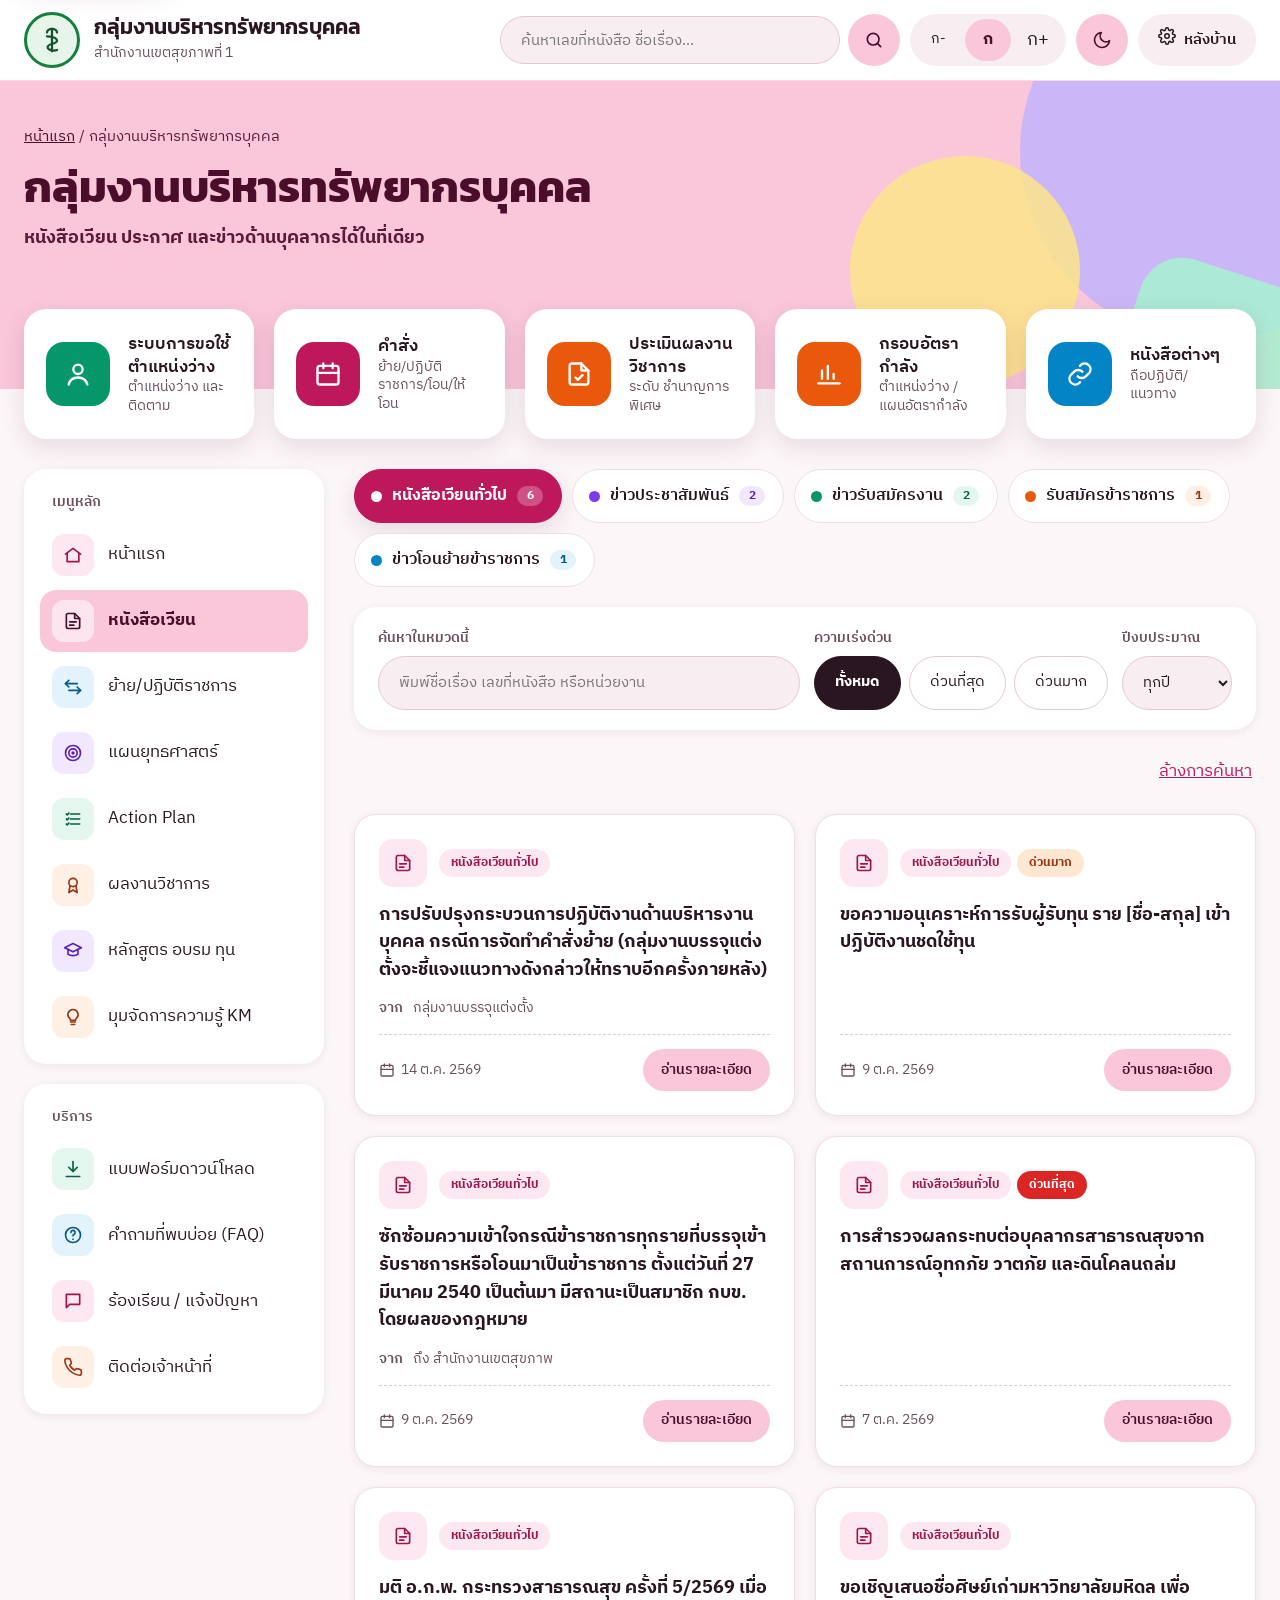
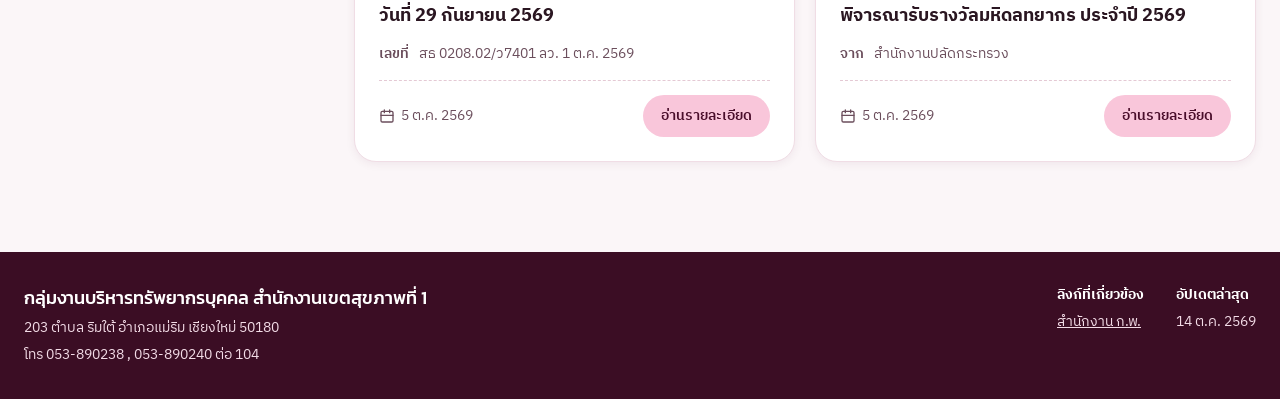
==== index.html @ 6406f592 "หน้าแรกหนังสือเวียน กลุ่มงานบริหารทรัพยากรบุคคล สำนักงานเขตสุขภาพที่ 1 (HTML ไฟล์เดียว) Co-Authored-" ====
<!doctype html>
<html lang="th">
<head>
<meta charset="utf-8">
<meta name="viewport" content="width=device-width, initial-scale=1, viewport-fit=cover">
<title>หนังสือเวียน กลุ่มงานบริหารทรัพยากรบุคคล</title>
<meta name="claude:viewport-fit-sides" content="cover">
<meta name="description" content="หนังสือเวียน ประกาศ ข่าวรับสมัครงาน และข่าวโอนย้ายของกลุ่มงานบริหารทรัพยากรบุคคล สำนักงานเขตสุขภาพที่ 1">
<link rel="preconnect" href="https://fonts.googleapis.com">
<link rel="preconnect" href="https://fonts.gstatic.com" crossorigin>
<link href="https://fonts.googleapis.com/css2?family=Kanit:wght@500;600;700&family=IBM+Plex+Sans+Thai:wght@400;500;600;700&display=swap" rel="stylesheet">
<script>
// ใช้ธีม/ขนาดตัวอักษรที่บันทึกไว้ก่อนแสดงผล (ป้องกันหน้ากระพริบ)
(function () {
  try {
    var t = localStorage.getItem('hr-theme');
    if (t === 'dark' || t === 'light') document.documentElement.setAttribute('data-theme', t);
    var s = localStorage.getItem('hr-size');
    if (s === 'sm' || s === 'lg') document.documentElement.setAttribute('data-size', s);
  } catch (e) {}
})();
</script>
<style>
/* Layout: หัวเว็บขาว → แถบ hero ชมพูพร้อมรูปทรง → การ์ดบริการด่วนลอยทับขอบ hero → เมนูข้าง + แท็บ/ตัวกรอง/การ์ดข่าว */
:root{
  color-scheme: light;
  --ground:#FBF6F8; --surface:#FFFFFF; --surface-2:#F8EEF2; --line:#F0DDE5; --line-strong:#E4C9D4;
  --text:#2A1621; --muted:#6B4E5C; --link:#BE185D; --link-hover:#9D174D;
  --accent:#F9C6DA; --on-accent:#4A0E2B; --hero-sub:#5C1A3A;
  --hero-bg:#F9C6DA; --hero-ink:#4A0E2B; --shape1:#C4B5FD; --shape2:#FDE68A; --shape3:#A7F3D0; --shape-op:.85;
  --chip-dark:#2A1621; --on-chip-dark:#FFFFFF;
  --urgent:#DC2626; --on-urgent:#FFFFFF; --very-bg:#FFE7D1; --very-text:#9A3412;
  --new-bg:#FBBF24; --new-text:#422006; --deadline:#B91C1C;
  --footer-bg:#3B0D24; --footer-text:#F3DCE7; --footer-head:#FFFFFF;
  --logo-bg:#E6F4EA; --logo-ink:#14532D; --logo-ring:#15803D;
  --nav-cur-ico:rgba(255,255,255,.55); --overlay:rgba(42,22,33,.45);
  --shadow:0 2px 10px rgba(90,20,55,0.07); --shadow-lift:0 8px 24px rgba(90,20,55,0.12);
  --focus:#BE185D;
  --c0-solid:#BE185D; --c0-tint:#FDE7F0; --c0-text:#9D174D;
  --c1-solid:#7C3AED; --c1-tint:#F1E8FF; --c1-text:#5B21B6;
  --c2-solid:#059669; --c2-tint:#E3F7EF; --c2-text:#065F46;
  --c3-solid:#EA580C; --c3-tint:#FFF0E5; --c3-text:#9A3412;
  --c4-solid:#0284C7; --c4-tint:#E3F3FC; --c4-text:#075985;
  --on-solid:#FFFFFF;
  --font-display:'Kanit','IBM Plex Sans Thai','Leelawadee UI',Tahoma,sans-serif;
  --font-body:'IBM Plex Sans Thai','Noto Sans Thai','Leelawadee UI',Tahoma,sans-serif;
}
@media (prefers-color-scheme: dark){
  :root:not([data-theme="light"]){
    color-scheme: dark;
    --ground:#170E13; --surface:#22161C; --surface-2:#2C1D25; --line:#3A2731; --line-strong:#4D3440;
    --text:#F7EAF0; --muted:#CDB2BF; --link:#F9A8CB; --link-hover:#FBCFE0;
    --hero-bg:#3A1428; --hero-ink:#FCE7F0; --hero-sub:#E9C2D3; --shape1:#6D4BC4; --shape2:#8A6A1F; --shape3:#1F7A5C; --shape-op:.35;
    --chip-dark:#F7EAF0; --on-chip-dark:#2A1621;
    --very-bg:#4A2510; --very-text:#FFD3B0; --deadline:#FCA5A5;
    --footer-bg:#0F080C; --footer-text:#E9D3DE;
    --logo-bg:#0E3A2C; --logo-ink:#BBF7D0; --logo-ring:#22C55E;
    --nav-cur-ico:rgba(255,255,255,.45); --overlay:rgba(0,0,0,.6);
    --shadow:0 2px 10px rgba(0,0,0,0.35); --shadow-lift:0 8px 24px rgba(0,0,0,0.45);
    --focus:#F9A8CB;
    --c0-solid:#EC4899; --c0-tint:#4A1730; --c0-text:#FBCFE0;
    --c1-solid:#8B5CF6; --c1-tint:#2E1F4D; --c1-text:#DDD0FF;
    --c2-solid:#059669; --c2-tint:#0E3A2C; --c2-text:#A7F3D0;
    --c3-solid:#EA580C; --c3-tint:#4A2510; --c3-text:#FFD3B0;
    --c4-solid:#0284C7; --c4-tint:#0C3048; --c4-text:#BAE6FD;
  }
}
:root[data-theme="dark"]{
  color-scheme: dark;
  --ground:#170E13; --surface:#22161C; --surface-2:#2C1D25; --line:#3A2731; --line-strong:#4D3440;
  --text:#F7EAF0; --muted:#CDB2BF; --link:#F9A8CB; --link-hover:#FBCFE0;
  --hero-bg:#3A1428; --hero-ink:#FCE7F0; --hero-sub:#E9C2D3; --shape1:#6D4BC4; --shape2:#8A6A1F; --shape3:#1F7A5C; --shape-op:.35;
  --chip-dark:#F7EAF0; --on-chip-dark:#2A1621;
  --very-bg:#4A2510; --very-text:#FFD3B0; --deadline:#FCA5A5;
  --footer-bg:#0F080C; --footer-text:#E9D3DE;
  --logo-bg:#0E3A2C; --logo-ink:#BBF7D0; --logo-ring:#22C55E;
  --nav-cur-ico:rgba(255,255,255,.45); --overlay:rgba(0,0,0,.6);
  --shadow:0 2px 10px rgba(0,0,0,0.35); --shadow-lift:0 8px 24px rgba(0,0,0,0.45);
  --focus:#F9A8CB;
  --c0-solid:#EC4899; --c0-tint:#4A1730; --c0-text:#FBCFE0;
  --c1-solid:#8B5CF6; --c1-tint:#2E1F4D; --c1-text:#DDD0FF;
  --c2-solid:#059669; --c2-tint:#0E3A2C; --c2-text:#A7F3D0;
  --c3-solid:#EA580C; --c3-tint:#4A2510; --c3-text:#FFD3B0;
  --c4-solid:#0284C7; --c4-tint:#0C3048; --c4-text:#BAE6FD;
}
html{font-size:100%}
html[data-size="sm"]{font-size:93.75%}
html[data-size="lg"]{font-size:112.5%}
*,*::before,*::after{box-sizing:border-box}
body{margin:0;background:var(--ground);color:var(--text);font-family:var(--font-body);font-size:1rem;line-height:1.6;-webkit-font-smoothing:antialiased}
a{color:var(--link)} a:hover{color:var(--link-hover)}
img,svg{max-width:100%}
button,input,select{font:inherit;color:inherit}
:focus-visible{outline:3px solid var(--focus);outline-offset:2px}
[hidden]{display:none!important}
.sr-only{position:absolute;width:1px;height:1px;overflow:hidden;clip:rect(0 0 0 0);white-space:nowrap}
.skip{position:absolute;left:12px;top:-60px;background:var(--surface);color:var(--text);padding:10px 16px;border-radius:999px;z-index:20;box-shadow:var(--shadow-lift)}
.skip:focus{top:calc(12px + env(safe-area-inset-top,0px))}
.wrap{max-width:1720px;margin:0 auto;padding-left:max(24px, env(safe-area-inset-left, 0px));padding-right:max(24px, env(safe-area-inset-right, 0px))}
.kanit{font-family:var(--font-display)}

/* header */
.site-header{background:var(--surface);border-bottom:1px solid var(--line)}
.site-header .wrap{display:flex;flex-wrap:wrap;align-items:center;justify-content:space-between;gap:16px;padding-block:12px}
.brand{display:flex;align-items:center;gap:14px;color:var(--text);text-decoration:none;min-width:0}
.brand:hover{color:var(--text)}
.logo{width:56px;height:56px;border-radius:50%;background:var(--logo-bg);color:var(--logo-ink);border:3px solid var(--logo-ring);display:flex;align-items:center;justify-content:center;flex:none}
.brand-name{font-weight:600;font-size:1.3rem;line-height:1.25;display:block}
.brand-sub{font-size:.9rem;color:var(--muted)}
.tools{display:flex;flex-wrap:wrap;align-items:center;gap:10px}
.gsearch{display:flex;align-items:center;gap:8px}
.input{height:48px;border:1px solid var(--line-strong);border-radius:999px;padding:0 20px;background:var(--surface-2);font-size:.95rem;width:100%}
.gsearch .input{width:340px;max-width:100%}
.icon-btn{height:52px;min-width:52px;border:0;border-radius:999px;background:var(--accent);color:var(--on-accent);display:inline-flex;align-items:center;justify-content:center;cursor:pointer;padding:0 14px}
.seg{display:flex;gap:4px;background:var(--surface-2);border-radius:999px;padding:5px}
.seg button{min-width:46px;height:42px;border:0;border-radius:999px;background:transparent;cursor:pointer;color:var(--text)}
.seg button[aria-pressed="true"]{background:var(--accent);color:var(--on-accent);font-weight:700}
.seg .sz-sm{font-size:.85rem}
.seg .sz-lg{font-size:1.15rem}
.user-chip{display:inline-flex;align-items:center;gap:8px;height:52px;padding:0 20px;border-radius:999px;background:var(--surface-2);color:var(--text);text-decoration:none;font-weight:600;font-size:.95rem}
.user-chip:hover{color:var(--text);background:var(--line)}
.menu-toggle{display:none}

/* hero */
.hero{background:var(--hero-bg);color:var(--hero-ink);position:relative;overflow:hidden}
.hero .shape{position:absolute;pointer-events:none;opacity:var(--shape-op)}
.hero .s1{width:380px;height:380px;border-radius:50%;background:var(--shape1);right:-120px;top:-120px}
.hero .s2{width:230px;height:230px;border-radius:50%;background:var(--shape2);right:200px;top:75px}
.hero .s3{width:190px;height:190px;border-radius:44px;background:var(--shape3);right:-30px;top:190px;transform:rotate(18deg)}
.hero .wrap{position:relative;padding-block:44px 136px;display:flex;flex-direction:column;gap:10px}
.crumb{font-size:.95rem;color:var(--hero-sub)}
.hero .crumb a{color:var(--hero-ink)}
.hero h1{margin:0;font-weight:700;font-size:2.75rem;line-height:1.25;text-wrap:balance}
.hero p{margin:0;font-size:1.12rem;font-weight:700;color:var(--hero-sub);max-width:34em}

/* quick services */
.quick{margin-top:-80px;position:relative;display:grid;grid-template-columns:repeat(auto-fit,minmax(min(100%,230px),1fr));gap:20px}
.qcard{background:var(--surface);border-radius:22px;padding:24px 22px;display:flex;gap:18px;align-items:center;text-decoration:none;color:var(--text);box-shadow:var(--shadow-lift);transition:transform .15s}
.qcard:hover{color:var(--text);transform:translateY(-2px)}
.qicon{width:64px;height:64px;border-radius:18px;background:var(--solid);color:var(--on-solid);display:flex;align-items:center;justify-content:center;flex:none}
.qtext{display:flex;flex-direction:column;line-height:1.35;min-width:0}
.qtext strong{font-weight:600;font-size:1.05rem}
.qtext span{font-size:.85rem;color:var(--muted)}

/* layout */
.layout{display:flex;flex-wrap:wrap;gap:30px;align-items:flex-start;padding-block:30px}
.side{flex:1 1 300px;display:flex;flex-direction:column;gap:20px}
.main{flex:999 1 560px;min-width:0;display:flex;flex-direction:column;gap:20px}
.panel{background:var(--surface);border-radius:22px;padding:16px;display:flex;flex-direction:column;gap:4px;box-shadow:var(--shadow)}
.panel-title{font-size:.88rem;font-weight:600;color:var(--muted);padding:6px 12px;margin:0}
.nav-link{display:flex;align-items:center;gap:14px;padding:10px 12px;border-radius:16px;color:var(--text);text-decoration:none;font-size:1.05rem}
.nav-link:hover{background:var(--surface-2);color:var(--text)}
.nav-link[aria-current="page"]{background:var(--accent);color:var(--on-accent);font-weight:700}
.nav-ico{width:42px;height:42px;border-radius:12px;display:flex;align-items:center;justify-content:center;flex:none;background:var(--tint);color:var(--ctext)}
.nav-link[aria-current="page"] .nav-ico{background:var(--nav-cur-ico);color:var(--on-accent)}

/* tabs & toolbar */
.tabs{display:flex;flex-wrap:wrap;gap:10px}
.tab{min-height:54px;padding:6px 18px 6px 16px;border-radius:999px;font-size:1rem;cursor:pointer;display:flex;align-items:center;gap:10px;background:var(--surface);color:var(--text);border:1px solid var(--line);font-weight:600}
.tab .dot{width:11px;height:11px;border-radius:50%;background:var(--solid)}
.tab .count{font-size:.78rem;min-width:26px;padding:0 8px;border-radius:999px;font-weight:700;background:var(--tint);color:var(--ctext);font-variant-numeric:tabular-nums;text-align:center}
.tab[aria-selected="true"]{background:var(--solid);border-color:var(--solid);color:var(--on-solid);font-weight:700;box-shadow:var(--shadow-lift)}
.tab[aria-selected="true"] .dot{background:var(--on-solid)}
.tab[aria-selected="true"] .count{background:rgba(255,255,255,.25);color:var(--on-solid)}
.c0{--solid:var(--c0-solid);--tint:var(--c0-tint);--ctext:var(--c0-text)}
.c1{--solid:var(--c1-solid);--tint:var(--c1-tint);--ctext:var(--c1-text)}
.c2{--solid:var(--c2-solid);--tint:var(--c2-tint);--ctext:var(--c2-text)}
.c3{--solid:var(--c3-solid);--tint:var(--c3-tint);--ctext:var(--c3-text)}
.c4{--solid:var(--c4-solid);--tint:var(--c4-tint);--ctext:var(--c4-text)}
.toolbar{background:var(--surface);border-radius:22px;padding:20px 24px;display:flex;flex-wrap:wrap;gap:14px;align-items:flex-end;justify-content:space-between;box-shadow:var(--shadow)}
.field{display:flex;flex-direction:column;gap:6px}
.field.grow{flex:1 1 280px}
.label{font-size:.88rem;font-weight:600;color:var(--muted)}
.toolbar .input{height:54px}
.pills{display:flex;gap:8px;flex-wrap:wrap}
.pill{height:54px;padding:0 20px;border-radius:999px;font-size:.95rem;cursor:pointer;background:var(--surface);color:var(--text);border:1px solid var(--line-strong)}
.pill[aria-pressed="true"]{background:var(--chip-dark);color:var(--on-chip-dark);border-color:var(--chip-dark);font-weight:700}
select.input{padding:0 16px;width:auto;min-width:110px}
.result-bar{display:flex;flex-wrap:wrap;align-items:center;justify-content:space-between;gap:8px;min-height:44px}
.result-bar h2{margin:0;font-size:1rem;font-weight:600;color:var(--muted)}
.link-btn{background:none;border:0;color:var(--link);cursor:pointer;text-decoration:underline;min-height:44px;padding:0 4px;font-size:1.05rem;margin-left:auto}

/* cards */
.grid{display:grid;grid-template-columns:repeat(auto-fill,minmax(min(100%,380px),1fr));gap:20px}
.card{position:relative;background:var(--surface);border-radius:22px;padding:24px;display:flex;flex-direction:column;gap:14px;box-shadow:var(--shadow);border:1px solid var(--line);min-width:0;transition:box-shadow .15s}
.card:hover{box-shadow:var(--shadow-lift)}
.card-top{display:flex;align-items:center;gap:12px}
.card-ico{width:48px;height:48px;border-radius:14px;flex:none;display:flex;align-items:center;justify-content:center;background:var(--tint);color:var(--ctext)}
.badges{display:flex;flex-wrap:wrap;gap:6px;align-items:center}
.badge{font-size:.78rem;font-weight:700;padding:4px 12px;border-radius:999px}
.b-cat{background:var(--tint);color:var(--ctext)}
.b-most{background:var(--urgent);color:var(--on-urgent)}
.b-very{background:var(--very-bg);color:var(--very-text)}
.b-new{background:var(--new-bg);color:var(--new-text)}
.card h3{margin:0;font-size:1.15rem;font-weight:700;line-height:1.5;display:-webkit-box;-webkit-line-clamp:3;-webkit-box-orient:vertical;overflow:hidden}
.card-link{color:inherit;text-decoration:none;background:none;border:0;padding:0;text-align:left;cursor:pointer;font:inherit}
.card-link::after{content:'';position:absolute;inset:0;border-radius:22px}
.card-link:focus-visible{outline:none}
.card:has(.card-link:focus-visible){outline:3px solid var(--focus);outline-offset:2px}
.meta{margin:0;display:grid;grid-template-columns:auto 1fr;column-gap:10px;row-gap:2px;font-size:.9rem;color:var(--muted)}
.meta dt{font-weight:600}
.meta dd{margin:0;overflow-wrap:anywhere}
.meta .dl{color:var(--deadline);font-weight:600}
.card-foot{margin-top:auto;display:flex;flex-wrap:wrap;align-items:center;justify-content:space-between;gap:8px;padding-top:14px;border-top:1px dashed var(--line-strong)}
.date{display:flex;align-items:center;gap:6px;font-size:.9rem;color:var(--muted)}
.btn{height:42px;padding:0 18px;border-radius:999px;background:var(--accent);color:var(--on-accent);display:inline-flex;align-items:center;font-size:.9rem;font-weight:600;border:0;cursor:pointer;text-decoration:none}
.btn:hover{color:var(--on-accent);filter:brightness(.96)}
.btn-soft{height:42px;padding:0 18px;border-radius:999px;background:var(--surface-2);color:var(--text);display:inline-flex;align-items:center;font-size:.9rem;font-weight:600;border:0;cursor:pointer}
.empty{background:var(--surface);border-radius:22px;padding:48px 16px;text-align:center;color:var(--muted)}
.pager{display:flex;flex-wrap:wrap;gap:6px;justify-content:center;padding:8px 0}
.pager button{min-width:44px;height:44px;border-radius:999px;border:0;background:var(--surface);cursor:pointer;color:var(--text);font-variant-numeric:tabular-nums}
.pager button[aria-current="page"]{background:var(--accent);color:var(--on-accent);font-weight:700}
.pager button:disabled{opacity:.4;cursor:default}

/* รายละเอียดข่าว */
dialog.detail{border:0;border-radius:22px;padding:0;width:min(640px,calc(100% - 32px));max-height:calc(100% - 48px);background:var(--surface);color:var(--text);box-shadow:var(--shadow-lift)}
dialog.detail::backdrop{background:var(--overlay)}
.detail-in{padding:28px;display:flex;flex-direction:column;gap:16px}
.detail-in h2{margin:0;font-size:1.35rem;line-height:1.5;text-wrap:balance}
.detail-in .meta{font-size:.95rem;row-gap:6px}
.detail-foot{display:flex;flex-wrap:wrap;justify-content:flex-end;gap:8px}

/* footer */
.site-footer{background:var(--footer-bg);color:var(--footer-text);margin-top:24px}
.site-footer .wrap{padding-block:32px;display:flex;flex-wrap:wrap;gap:32px;justify-content:space-between;font-size:.9rem}
.site-footer a{color:var(--footer-text)}
.fcol{display:flex;flex-direction:column;gap:4px}
.fcol.grow{flex:1 1 280px}
.fcol strong{color:var(--footer-head)}
.fname{font-weight:500;font-size:1.12rem}

@media (max-width: 900px){
  .menu-toggle{display:inline-flex}
  .side{display:none;flex-basis:100%}
  .side.open{display:flex}
  .hero h1{font-size:2.1rem}
  .hero .s2,.hero .s3{display:none}
  .gsearch{flex:1 1 100%}
  .gsearch .input{width:100%}
}
@media (max-width: 560px){
  .wrap{padding-left:max(16px, env(safe-area-inset-left, 0px));padding-right:max(16px, env(safe-area-inset-right, 0px))}
  .toolbar{padding:16px}
  .card{padding:18px}
  .hero .wrap{padding-block:22px 76px}
  .hero h1{font-size:1.65rem}
  .hero p{font-size:.95rem}
  .quick{grid-template-columns:1fr 1fr;gap:10px;margin-top:-50px}
  .qcard{padding:14px;gap:10px;flex-direction:column;align-items:flex-start;border-radius:18px}
  .qicon{width:44px;height:44px;border-radius:12px}
  .qtext > span{display:none}
  .tab{min-height:46px;font-size:.92rem}
  .detail-in{padding:20px}
}
@media (prefers-reduced-motion: reduce){*{scroll-behavior:auto!important;transition:none!important}}
</style>

</head>
<body>
<a class="skip" href="#content">ข้ามไปยังเนื้อหาหลัก</a>

<header class="site-header">
  <div class="wrap">
    <a class="brand" href="#top" id="top">
      <span class="logo" aria-hidden="true"><svg width="30" height="30" viewBox="0 0 24 24" fill="none" stroke="currentColor" stroke-width="1.8" stroke-linecap="round" stroke-linejoin="round"><path d="M12 3v18"></path><path d="M8 6c0-1.7 1.8-3 4-3s4 1.3 4 3"></path><path d="M8 9c2.5 0 8 1 8 3.5S8.5 15 8.5 17.5 13 21 16 20"></path></svg></span>
      <div>
        <span class="brand-name kanit">กลุ่มงานบริหารทรัพยากรบุคคล</span>
        <span class="brand-sub">สำนักงานเขตสุขภาพที่ 1</span>
      </div>
    </a>
    <div class="tools">
      <form class="gsearch" role="search" id="gsearch">
        <label for="gq" class="sr-only">ค้นหาข่าวทุกหมวด</label>
        <input id="gq" class="input" type="search" maxlength="100" placeholder="ค้นหาเลขที่หนังสือ ชื่อเรื่อง..." autocomplete="off">
        <button class="icon-btn" type="submit" aria-label="ค้นหา" data-icon="search"></button>
      </form>
      <div class="seg" role="group" aria-label="ขนาดตัวอักษร">
        <button type="button" class="sz-sm" data-size="sm" aria-pressed="false" aria-label="ตัวอักษรเล็ก">ก-</button>
        <button type="button" data-size="md" aria-pressed="true" aria-label="ตัวอักษรปกติ">ก</button>
        <button type="button" class="sz-lg" data-size="lg" aria-pressed="false" aria-label="ตัวอักษรใหญ่">ก+</button>
      </div>
      <button type="button" class="icon-btn" id="themeBtn" aria-label="สลับโหมดสว่าง/มืด" data-icon="moon"></button>
      <a class="user-chip" href="https://localhost/hr/login.php" target="_blank" rel="noopener noreferrer"><span data-icon="settings"></span>หลังบ้าน</a>
      <button type="button" class="icon-btn menu-toggle" id="menuBtn" aria-expanded="false" aria-controls="side">เมนู</button>
    </div>
  </div>
</header>

<section class="hero">
  <div class="shape s1" aria-hidden="true"></div>
  <div class="shape s2" aria-hidden="true"></div>
  <div class="shape s3" aria-hidden="true"></div>
  <div class="wrap">
    <nav class="crumb" aria-label="breadcrumb"><a href="#top">หน้าแรก</a> / กลุ่มงานบริหารทรัพยากรบุคคล</nav>
    <h1 class="kanit">กลุ่มงานบริหารทรัพยากรบุคคล</h1>
    <p>หนังสือเวียน ประกาศ และข่าวด้านบุคลากรได้ในที่เดียว</p>
  </div>
</section>

<div class="wrap">
  <div class="quick" id="quick"></div>

  <div class="layout">
    <aside class="side" id="side"></aside>

    <main class="main" id="content" tabindex="-1">
      <div class="tabs" role="tablist" aria-label="หมวดข่าว" id="tabs"></div>

      <div class="toolbar">
        <div class="field grow">
          <label class="label" for="q">ค้นหาในหมวดนี้</label>
          <input id="q" class="input" type="search" maxlength="100" placeholder="พิมพ์ชื่อเรื่อง เลขที่หนังสือ หรือหน่วยงาน" autocomplete="off">
        </div>
        <div class="field">
          <span class="label" id="urgLabel">ความเร่งด่วน</span>
          <div class="pills" role="group" aria-labelledby="urgLabel" id="pills">
            <button type="button" class="pill" data-urg="all" aria-pressed="true">ทั้งหมด</button>
            <button type="button" class="pill" data-urg="most" aria-pressed="false">ด่วนที่สุด</button>
            <button type="button" class="pill" data-urg="very" aria-pressed="false">ด่วนมาก</button>
          </div>
        </div>
        <div class="field">
          <label class="label" for="year">ปีงบประมาณ</label>
          <select id="year" class="input"></select>
        </div>
      </div>

      <div class="result-bar">
        <h2 id="resultTitle" hidden></h2>
        <button type="button" class="link-btn" id="clearSearch">ล้างการค้นหา</button>
      </div>

      <p class="sr-only" aria-live="polite" id="live"></p>
      <div class="grid" id="list"></div>
      <div class="empty" id="empty" hidden>ไม่พบรายการที่ตรงกับเงื่อนไข ลองเปลี่ยนคำค้นหรือตัวกรอง</div>
      <nav class="pager" aria-label="เลขหน้า" id="pager"></nav>
    </main>
  </div>
</div>

<dialog class="detail" id="detail" aria-labelledby="dTitle">
  <div class="detail-in">
    <div class="card-top" id="dTop"></div>
    <h2 id="dTitle"></h2>
    <dl class="meta" id="dMeta"></dl>
    <div class="detail-foot"><button type="button" class="btn" id="dClose">ปิด</button></div>
  </div>
</dialog>

<footer class="site-footer">
  <div class="wrap">
    <div class="fcol grow">
      <strong class="fname kanit">กลุ่มงานบริหารทรัพยากรบุคคล สำนักงานเขตสุขภาพที่ 1</strong>
      <span>203 ตำบล ริมใต้ อำเภอแม่ริม เชียงใหม่ 50180</span>
      <span>โทร 053-890238 , 053-890240 ต่อ 104</span>
    </div>
    <div class="fcol">
      <strong>ลิงก์ที่เกี่ยวข้อง</strong>
      <a href="https://www.ocsc.go.th/" target="_blank" rel="noopener noreferrer">สำนักงาน ก.พ.</a>
    </div>
    <div class="fcol">
      <strong>อัปเดตล่าสุด</strong>
      <span id="lastUpdate"></span>
    </div>
  </div>
</footer>

<script>
'use strict';
/* ข้อมูลชุดเดียวกับฐานข้อมูลเว็บจริง (database/seed_current.sql) */
const CATEGORIES = [
  { name:'หนังสือเวียนทั่วไป', color:0 },
  { name:'ข่าวประชาสัมพันธ์', color:1 },
  { name:'ข่าวรับสมัครงาน', color:2 },
  { name:'รับสมัครข้าราชการ', color:3 },
  { name:'ข่าวโอนย้ายข้าราชการ', color:4 },
];
// url '#' = ยังไม่มีลิงก์จริง
const QUICK = [
  { title:'ระบบการขอใช้ตำแหน่งว่าง', sub:'ตำแหน่งว่าง และติดตาม', icon:'user', color:2, url:'#' },
  { title:'คำสั่ง', sub:'ย้าย/ปฏิบัติราชการ/โอน/ให้โอน', icon:'calendar', color:0, url:'#' },
  { title:'ประเมินผลงานวิชาการ', sub:'ระดับ ชำนาญการพิเศษ', icon:'doccheck', color:3, url:'#' },
  { title:'กรอบอัตรากำลัง', sub:'ตำแหน่งว่าง / แผนอัตรากำลัง', icon:'chart', color:3, url:'#' },
  { title:'หนังสือต่างๆ', sub:'ถือปฏิบัติ/แนวทาง', icon:'link', color:4, url:'#' },
];
const MENU = [
  { group:'เมนูหลัก', items:[
    { title:'หน้าแรก', icon:'home', color:0, url:'#top' },
    { title:'หนังสือเวียน', icon:'doc', color:0, url:'#content', current:true },
    { title:'ย้าย/ปฏิบัติราชการ', icon:'swap', color:4, url:'#' },
    { title:'แผนยุทธศาสตร์', icon:'target', color:1, url:'#' },
    { title:'Action Plan', icon:'checklist', color:2, url:'#' },
    { title:'ผลงานวิชาการ', icon:'award', color:3, url:'#' },
    { title:'หลักสูตร อบรม ทุน', icon:'grad', color:1, url:'#' },
    { title:'มุมจัดการความรู้ KM', icon:'bulb', color:3, url:'#' },
  ]},
  { group:'บริการ', items:[
    { title:'แบบฟอร์มดาวน์โหลด', icon:'download', color:2, url:'#' },
    { title:'คำถามที่พบบ่อย (FAQ)', icon:'help', color:4, url:'#' },
    { title:'ร้องเรียน / แจ้งปัญหา', icon:'chat', color:0, url:'#' },
    { title:'ติดต่อเจ้าหน้าที่', icon:'phone', color:3, url:'#' },
  ]},
];
// cat = ลำดับใน CATEGORIES, urg '' | 'very' | 'most'
const NEWS = [
  { id:1, cat:0, date:'2026-10-14', urg:'', no:'[เลขที่หนังสือ]', from:'กลุ่มงานบรรจุแต่งตั้ง', deadline:'', title:'การปรับปรุงกระบวนการปฏิบัติงานด้านบริหารงานบุคคล กรณีการจัดทำคำสั่งย้าย (กลุ่มงานบรรจุแต่งตั้งจะชี้แจงแนวทางดังกล่าวให้ทราบอีกครั้งภายหลัง)' },
  { id:2, cat:0, date:'2026-10-09', urg:'', no:'[เลขที่หนังสือ]', from:'ถึง สำนักงานเขตสุขภาพ', deadline:'', title:'ซักซ้อมความเข้าใจกรณีข้าราชการทุกรายที่บรรจุเข้ารับราชการหรือโอนมาเป็นข้าราชการ ตั้งแต่วันที่ 27 มีนาคม 2540 เป็นต้นมา มีสถานะเป็นสมาชิก กบข. โดยผลของกฎหมาย' },
  { id:3, cat:0, date:'2026-10-09', urg:'very', no:'', from:'[หน่วยงานเจ้าของเรื่อง]', deadline:'', title:'ขอความอนุเคราะห์การรับผู้รับทุน ราย [ชื่อ-สกุล] เข้าปฏิบัติงานชดใช้ทุน' },
  { id:4, cat:0, date:'2026-10-07', urg:'most', no:'[เลขที่หนังสือ]', from:'[หน่วยงานเจ้าของเรื่อง]', deadline:'', title:'การสำรวจผลกระทบต่อบุคลากรสาธารณสุขจากสถานการณ์อุทกภัย วาตภัย และดินโคลนถล่ม' },
  { id:5, cat:0, date:'2026-10-05', urg:'', no:'', from:'สำนักงานปลัดกระทรวง', deadline:'', title:'ขอเชิญเสนอชื่อศิษย์เก่ามหาวิทยาลัยมหิดล เพื่อพิจารณารับรางวัลมหิดลทยากร ประจำปี 2569' },
  { id:6, cat:0, date:'2026-10-05', urg:'', no:'สธ 0208.02/ว7401 ลว. 1 ต.ค. 2569', from:'[หน่วยงานเจ้าของเรื่อง]', deadline:'', title:'มติ อ.ก.พ. กระทรวงสาธารณสุข ครั้งที่ 5/2569 เมื่อวันที่ 29 กันยายน 2569' },
  { id:7, cat:1, date:'2026-10-13', urg:'', no:'', from:'กลุ่มงานพัฒนาบุคลากร', deadline:'', title:'ประชาสัมพันธ์หลักสูตรฝึกอบรม [ชื่อหลักสูตร] ประจำปีงบประมาณ 2570' },
  { id:8, cat:1, date:'2026-10-02', urg:'', no:'', from:'[หน่วยงานเจ้าของเรื่อง]', deadline:'', title:'กำหนดการ [ชื่อกิจกรรม] วันที่ [วัน เดือน ปี]' },
  { id:9, cat:2, date:'2026-10-12', urg:'', no:'', from:'[หน่วยงานที่รับสมัคร]', deadline:'[วันปิดรับสมัคร]', title:'รับสมัครบุคคลเพื่อเลือกสรรเป็นพนักงานราชการทั่วไป ตำแหน่ง [ชื่อตำแหน่ง] จำนวน [X] อัตรา' },
  { id:10, cat:2, date:'2026-09-28', urg:'', no:'', from:'[หน่วยงานที่รับสมัคร]', deadline:'', title:'ประกาศรายชื่อผู้มีสิทธิเข้ารับการประเมินสมรรถนะ ตำแหน่ง [ชื่อตำแหน่ง]' },
  { id:11, cat:3, date:'2026-09-30', urg:'', no:'', from:'[หน่วยงานที่รับสมัคร]', deadline:'[วันปิดรับสมัคร]', title:'ประกาศรับสมัครสอบแข่งขันเพื่อบรรจุและแต่งตั้งบุคคลเข้ารับราชการ ตำแหน่ง [ชื่อตำแหน่ง]' },
  { id:12, cat:4, date:'2026-09-25', urg:'', no:'', from:'[หน่วยงานที่รับโอน]', deadline:'[วันปิดรับ]', title:'รับโอนข้าราชการ ตำแหน่ง [ชื่อตำแหน่ง] ระดับ [ระดับ] จำนวน [X] อัตรา' },
];
const PER_PAGE = 10;
const NEW_DAYS = 7;

const ICONS = {
  user:'<circle cx="12" cy="8" r="4"></circle><path d="M4 21c1-4 4-6 8-6s7 2 8 6"></path>',
  calendar:'<rect x="3" y="5" width="18" height="16" rx="2"></rect><path d="M16 3v4M8 3v4M3 11h18"></path>',
  doccheck:'<path d="M14 3H6a2 2 0 0 0-2 2v14a2 2 0 0 0 2 2h12a2 2 0 0 0 2-2V9z"></path><path d="M14 3v6h6"></path><path d="M9 15l2 2 4-4"></path>',
  chart:'<path d="M3 20h18"></path><path d="M6 16V9M11 16V5M16 16v-4"></path>',
  home:'<path d="M3 11l9-7 9 7"></path><path d="M5 10v10h14V10"></path>',
  doc:'<path d="M14 3H6a2 2 0 0 0-2 2v14a2 2 0 0 0 2 2h12a2 2 0 0 0 2-2V9z"></path><path d="M14 3v6h6"></path><path d="M8 13h8M8 17h5"></path>',
  swap:'<path d="M7 4L3 8l4 4"></path><path d="M3 8h14"></path><path d="M17 20l4-4-4-4"></path><path d="M21 16H7"></path>',
  target:'<circle cx="12" cy="12" r="9"></circle><circle cx="12" cy="12" r="5"></circle><circle cx="12" cy="12" r="1"></circle>',
  checklist:'<path d="M9 6h11M9 12h11M9 18h11"></path><path d="M4 6l1 1 2-2M4 12l1 1 2-2M4 18l1 1 2-2"></path>',
  award:'<circle cx="12" cy="9" r="5"></circle><path d="M8.5 13l-1.5 8 5-3 5 3-1.5-8"></path>',
  grad:'<path d="M2 8l10-5 10 5-10 5z"></path><path d="M6 10v6c3 2 9 2 12 0v-6"></path>',
  bulb:'<path d="M9 18h6M10 21h4"></path><path d="M12 3a6 6 0 0 0-4 10.5c.8.8 1 1.5 1 2.5h6c0-1 .2-1.7 1-2.5A6 6 0 0 0 12 3z"></path>',
  download:'<path d="M12 3v12"></path><path d="M7 10l5 5 5-5"></path><path d="M4 21h16"></path>',
  help:'<circle cx="12" cy="12" r="9"></circle><path d="M9.5 9a2.5 2.5 0 1 1 3.5 2.3c-.6.3-1 .9-1 1.7"></path><path d="M12 17h.01"></path>',
  chat:'<path d="M4 4h16v12H8l-4 4z"></path>',
  phone:'<path d="M22 16.9v3a2 2 0 0 1-2.2 2 19.8 19.8 0 0 1-8.6-3.1 19.5 19.5 0 0 1-6-6A19.8 19.8 0 0 1 2.1 4.2 2 2 0 0 1 4.1 2h3a2 2 0 0 1 2 1.7c.1 1 .4 1.9.7 2.8a2 2 0 0 1-.5 2.1L8 9.9a16 16 0 0 0 6 6l1.3-1.3a2 2 0 0 1 2.1-.5c.9.3 1.8.6 2.8.7a2 2 0 0 1 1.8 2.1z"></path>',
  link:'<path d="M10 14a5 5 0 0 0 7 0l3-3a5 5 0 0 0-7-7l-1 1"></path><path d="M14 10a5 5 0 0 0-7 0l-3 3a5 5 0 0 0 7 7l1-1"></path>',
  settings:'<circle cx="12" cy="12" r="3"></circle><path d="M19.4 15a1.7 1.7 0 0 0 .3 1.8l.1.1a2 2 0 1 1-2.8 2.8l-.1-.1a1.7 1.7 0 0 0-1.8-.3 1.7 1.7 0 0 0-1 1.5V21a2 2 0 1 1-4 0v-.1a1.7 1.7 0 0 0-1.1-1.5 1.7 1.7 0 0 0-1.8.3l-.1.1a2 2 0 1 1-2.8-2.8l.1-.1a1.7 1.7 0 0 0 .3-1.8 1.7 1.7 0 0 0-1.5-1H3a2 2 0 1 1 0-4h.1a1.7 1.7 0 0 0 1.5-1.1 1.7 1.7 0 0 0-.3-1.8l-.1-.1a2 2 0 1 1 2.8-2.8l.1.1a1.7 1.7 0 0 0 1.8.3H9a1.7 1.7 0 0 0 1-1.5V3a2 2 0 1 1 4 0v.1a1.7 1.7 0 0 0 1 1.5 1.7 1.7 0 0 0 1.8-.3l.1-.1a2 2 0 1 1 2.8 2.8l-.1.1a1.7 1.7 0 0 0-.3 1.8V9a1.7 1.7 0 0 0 1.5 1H21a2 2 0 1 1 0 4h-.1a1.7 1.7 0 0 0-1.5 1z"></path>',
  search:'<circle cx="11" cy="11" r="7"></circle><path d="M20 20l-4-4"></path>',
  moon:'<path d="M21 12.8A9 9 0 1 1 11.2 3a7 7 0 0 0 9.8 9.8z"></path>',
};
const icon = (name, size = 20) => '<svg width="'+size+'" height="'+size+'" viewBox="0 0 24 24" fill="none" stroke="currentColor" stroke-width="2" stroke-linecap="round" stroke-linejoin="round" aria-hidden="true">'+(ICONS[name] || ICONS.link)+'</svg>';

const $ = id => document.getElementById(id);
function store(k, v){ try{ localStorage.setItem(k, v); }catch(e){} }
function load(k){ try{ return localStorage.getItem(k); }catch(e){ return null; } }
const esc = s => String(s ?? '').replace(/[&<>"']/g, c => ({'&':'&amp;','<':'&lt;','>':'&gt;','"':'&quot;',"'":'&#39;'}[c]));
// ค่าที่เป็นข้อความตัวอย่าง [ ... ] ทั้งช่อง ไม่แสดง (เหมือน ph_clean() ฝั่ง PHP)
const clean = s => /^\[[^\]]*\]$/.test(String(s || '').trim()) ? '' : String(s || '').trim();

document.querySelectorAll('[data-icon]').forEach(el => { el.innerHTML = icon(el.dataset.icon, el.dataset.icon === 'settings' ? 18 : 20); });

// ขนาดตัวอักษร
function setSize(s){
  if (s === 'md') document.documentElement.removeAttribute('data-size'); else document.documentElement.setAttribute('data-size', s);
  document.querySelectorAll('.seg [data-size]').forEach(b => b.setAttribute('aria-pressed', String(b.dataset.size === s)));
  store('hr-size', s);
}
document.querySelector('.seg').addEventListener('click', e => { const b = e.target.closest('[data-size]'); if (b) setSize(b.dataset.size); });
setSize(load('hr-size') || 'md');

// โหมดสว่าง/มืด
function currentDark(){
  const t = document.documentElement.getAttribute('data-theme');
  return t ? t === 'dark' : matchMedia('(prefers-color-scheme: dark)').matches;
}
$('themeBtn').addEventListener('click', () => {
  const next = currentDark() ? 'light' : 'dark';
  document.documentElement.setAttribute('data-theme', next); store('hr-theme', next);
});

// เมนูมือถือ
$('menuBtn').addEventListener('click', () => {
  const open = $('side').classList.toggle('open');
  $('menuBtn').setAttribute('aria-expanded', String(open));
});

// การ์ดบริการด่วน + เมนูข้าง
const ext = u => /^https?:/.test(u) ? ' target="_blank" rel="noopener noreferrer"' : '';
$('quick').innerHTML = QUICK.map(l =>
  '<a class="qcard" href="'+esc(l.url)+'"'+ext(l.url)+'><span class="qicon c'+l.color+'">'+icon(l.icon, 28)+'</span><span class="qtext"><strong>'+esc(l.title)+'</strong><span>'+esc(l.sub)+'</span></span></a>'
).join('');
$('side').innerHTML = MENU.map((g, gi) =>
  '<nav class="panel" aria-labelledby="nav-'+gi+'"><h2 class="panel-title" id="nav-'+gi+'">'+esc(g.group)+'</h2>'+
  g.items.map(l => '<a class="nav-link c'+l.color+'" href="'+esc(l.url)+'"'+(l.current ? ' aria-current="page"' : '')+ext(l.url)+'><span class="nav-ico">'+icon(l.icon)+'</span>'+esc(l.title)+'</a>').join('')+
  '</nav>'
).join('');
// ลิงก์ที่ยังไม่มีปลายทาง ไม่ให้เด้งขึ้นบนสุดของหน้า
document.addEventListener('click', e => { const a = e.target.closest('a[href="#"]'); if (a) e.preventDefault(); });

/* ---------------- รายการข่าว ---------------- */
const MONTHS = ['ม.ค.','ก.พ.','มี.ค.','เม.ย.','พ.ค.','มิ.ย.','ก.ค.','ส.ค.','ก.ย.','ต.ค.','พ.ย.','ธ.ค.'];
const DAY = 86400000;
const parse = s => { const [y,m,d] = s.split('-').map(Number); return new Date(y, m-1, d); };
const thaiDate = s => { const d = parse(s); return d.getDate()+' '+MONTHS[d.getMonth()]+' '+(d.getFullYear()+543); };
// ปีงบประมาณเริ่ม 1 ต.ค.
const fiscalYear = s => { const d = parse(s); return d.getFullYear()+543+(d.getMonth() >= 9 ? 1 : 0); };
const isNew = it => (Date.now() - parse(it.date).getTime()) / DAY <= NEW_DAYS;

const state = { tab:0, urg:'all', q:'', year:'all', page:1 };
const sorted = NEWS.slice().sort((a,b) => b.date.localeCompare(a.date) || b.id - a.id);

function buildYears(){
  const ys = [...new Set(NEWS.map(n => fiscalYear(n.date)))].sort((a,b) => b - a);
  $('year').innerHTML = '<option value="all">ทุกปี</option>' + ys.map(y => '<option value="'+y+'">'+y+'</option>').join('');
}

function renderTabs(){
  $('tabs').innerHTML = CATEGORIES.map((c, i) => {
    const n = NEWS.filter(x => x.cat === i).length, sel = i === state.tab;
    return '<button type="button" role="tab" class="tab c'+c.color+'" data-tab="'+i+'" aria-selected="'+sel+'" tabindex="'+(sel ? 0 : -1)+'"><span class="dot" aria-hidden="true"></span>'+esc(c.name)+' <span class="count">'+n+'</span></button>';
  }).join('');
}

function filtered(){
  const q = state.q.trim().toLowerCase();
  return sorted.filter(it =>
    it.cat === state.tab &&
    (state.urg === 'all' || it.urg === state.urg) &&
    (state.year === 'all' || String(fiscalYear(it.date)) === state.year) &&
    (!q || (it.title+' '+clean(it.no)+' '+clean(it.from)).toLowerCase().includes(q))
  );
}

function badges(it){
  const cat = CATEGORIES[it.cat];
  return '<span class="card-ico">'+icon('doc')+'</span><div class="badges">'+
    '<span class="badge b-cat">'+esc(cat.name)+'</span>'+
    (it.urg === 'most' ? '<span class="badge b-most">ด่วนที่สุด</span>' : '')+
    (it.urg === 'very' ? '<span class="badge b-very">ด่วนมาก</span>' : '')+
    (isNew(it) ? '<span class="badge b-new">ใหม่</span>' : '')+
  '</div>';
}
function metaRows(it){
  const no = clean(it.no), from = clean(it.from), dl = clean(it.deadline);
  return (no ? '<dt>เลขที่</dt><dd>'+esc(no)+'</dd>' : '')+
    (from ? '<dt>จาก</dt><dd>'+esc(from)+'</dd>' : '')+
    (dl ? '<dt class="dl">ปิดรับ</dt><dd class="dl">'+esc(dl)+'</dd>' : '');
}

function card(it){
  return '<article class="card c'+CATEGORIES[it.cat].color+'">'+
    '<div class="card-top">'+badges(it)+'</div>'+
    '<h3><button type="button" class="card-link" data-id="'+it.id+'">'+esc(it.title)+'</button></h3>'+
    '<dl class="meta">'+metaRows(it)+'</dl>'+
    '<div class="card-foot"><span class="date">'+icon('calendar', 16)+'<time datetime="'+esc(it.date)+'">'+thaiDate(it.date)+'</time></span>'+
    '<span class="btn" aria-hidden="true">อ่านรายละเอียด</span></div>'+
  '</article>';
}

function render(){
  renderTabs();
  const rows = filtered();
  const pages = Math.max(1, Math.ceil(rows.length / PER_PAGE));
  if (state.page > pages) state.page = pages;
  $('list').innerHTML = rows.slice((state.page-1)*PER_PAGE, state.page*PER_PAGE).map(card).join('');
  $('empty').hidden = rows.length > 0;

  const parts = [], q = state.q.trim();
  if (q) parts.push('คำค้น “'+q+'”');
  if (state.urg !== 'all') parts.push(state.urg === 'most' ? 'ด่วนที่สุด' : 'ด่วนมาก');
  if (state.year !== 'all') parts.push('ปีงบประมาณ '+state.year);
  $('resultTitle').hidden = !parts.length;
  $('resultTitle').textContent = parts.length ? 'พบ '+rows.length+' รายการ · '+parts.join(' · ') : '';
  $('live').textContent = 'พบ '+rows.length+' รายการ';

  let p = '<button type="button" data-page="'+(state.page-1)+'" aria-label="หน้าก่อนหน้า"'+(state.page === 1 ? ' disabled' : '')+'>‹</button>';
  for (let i = 1; i <= pages; i++) p += '<button type="button" data-page="'+i+'"'+(i === state.page ? ' aria-current="page"' : '')+'>'+i+'</button>';
  p += '<button type="button" data-page="'+(state.page+1)+'" aria-label="หน้าถัดไป"'+(state.page === pages ? ' disabled' : '')+'>›</button>';
  $('pager').innerHTML = pages > 1 ? p : '';
}

function openDetail(id, opener){
  const it = NEWS.find(n => n.id === id); if (!it) return;
  $('dTop').className = 'card-top c'+CATEGORIES[it.cat].color;
  $('dTop').innerHTML = badges(it);
  $('dTitle').textContent = it.title;
  $('dMeta').innerHTML = metaRows(it)+'<dt>วันที่</dt><dd>'+thaiDate(it.date)+'</dd><dt>ปีงบประมาณ</dt><dd>'+fiscalYear(it.date)+'</dd>';
  $('detail').opener = opener;
  $('detail').showModal();
}
$('list').addEventListener('click', e => {
  const c = e.target.closest('.card'); if (!c) return;
  const b = c.querySelector('[data-id]'); openDetail(+b.dataset.id, b);
});
$('dClose').addEventListener('click', () => $('detail').close());
$('detail').addEventListener('click', e => { if (e.target === $('detail')) $('detail').close(); });
$('detail').addEventListener('close', () => $('detail').opener?.focus());

function setTab(i){ state.tab = i; state.page = 1; render(); $('tabs').querySelector('[aria-selected="true"]')?.focus(); }
$('tabs').addEventListener('click', e => { const b = e.target.closest('[data-tab]'); if (b) setTab(+b.dataset.tab); });
$('tabs').addEventListener('keydown', e => {
  if (!['ArrowLeft','ArrowRight'].includes(e.key)) return;
  const n = CATEGORIES.length;
  setTab((state.tab + (e.key === 'ArrowRight' ? 1 : -1) + n) % n);
});
$('pills').addEventListener('click', e => {
  const b = e.target.closest('[data-urg]'); if (!b) return;
  state.urg = b.dataset.urg; state.page = 1;
  $('pills').querySelectorAll('[data-urg]').forEach(x => x.setAttribute('aria-pressed', String(x === b)));
  render();
});
$('q').addEventListener('input', e => { state.q = e.target.value; state.page = 1; render(); });
$('year').addEventListener('change', e => { state.year = e.target.value; state.page = 1; render(); });
$('pager').addEventListener('click', e => {
  const b = e.target.closest('[data-page]'); if (!b || b.disabled) return;
  state.page = +b.dataset.page; render(); $('content').scrollIntoView({behavior:'smooth'});
});
// ช่องค้นหาบนหัวเว็บ: ไปที่หมวดแรกที่มีผลลัพธ์
$('gsearch').addEventListener('submit', e => {
  e.preventDefault();
  const q = $('gq').value.trim().slice(0, 100).toLowerCase(); if (!q) return;
  const hit = sorted.find(it => (it.title+' '+clean(it.no)+' '+clean(it.from)).toLowerCase().includes(q));
  if (hit) state.tab = hit.cat;
  state.q = $('gq').value.trim().slice(0, 100); state.page = 1;
  $('q').value = state.q; $('gq').value = ''; render();
  $('content').focus({preventScroll:true}); $('content').scrollIntoView({behavior:'smooth'});
});
$('clearSearch').addEventListener('click', () => {
  state.q = ''; state.urg = 'all'; state.year = 'all'; state.page = 1;
  $('q').value = ''; $('year').value = 'all';
  $('pills').querySelectorAll('[data-urg]').forEach(x => x.setAttribute('aria-pressed', String(x.dataset.urg === 'all')));
  render(); $('q').focus();
});

$('lastUpdate').textContent = thaiDate(sorted[0].date);
buildYears();
render();
</script>
</body>
</html>
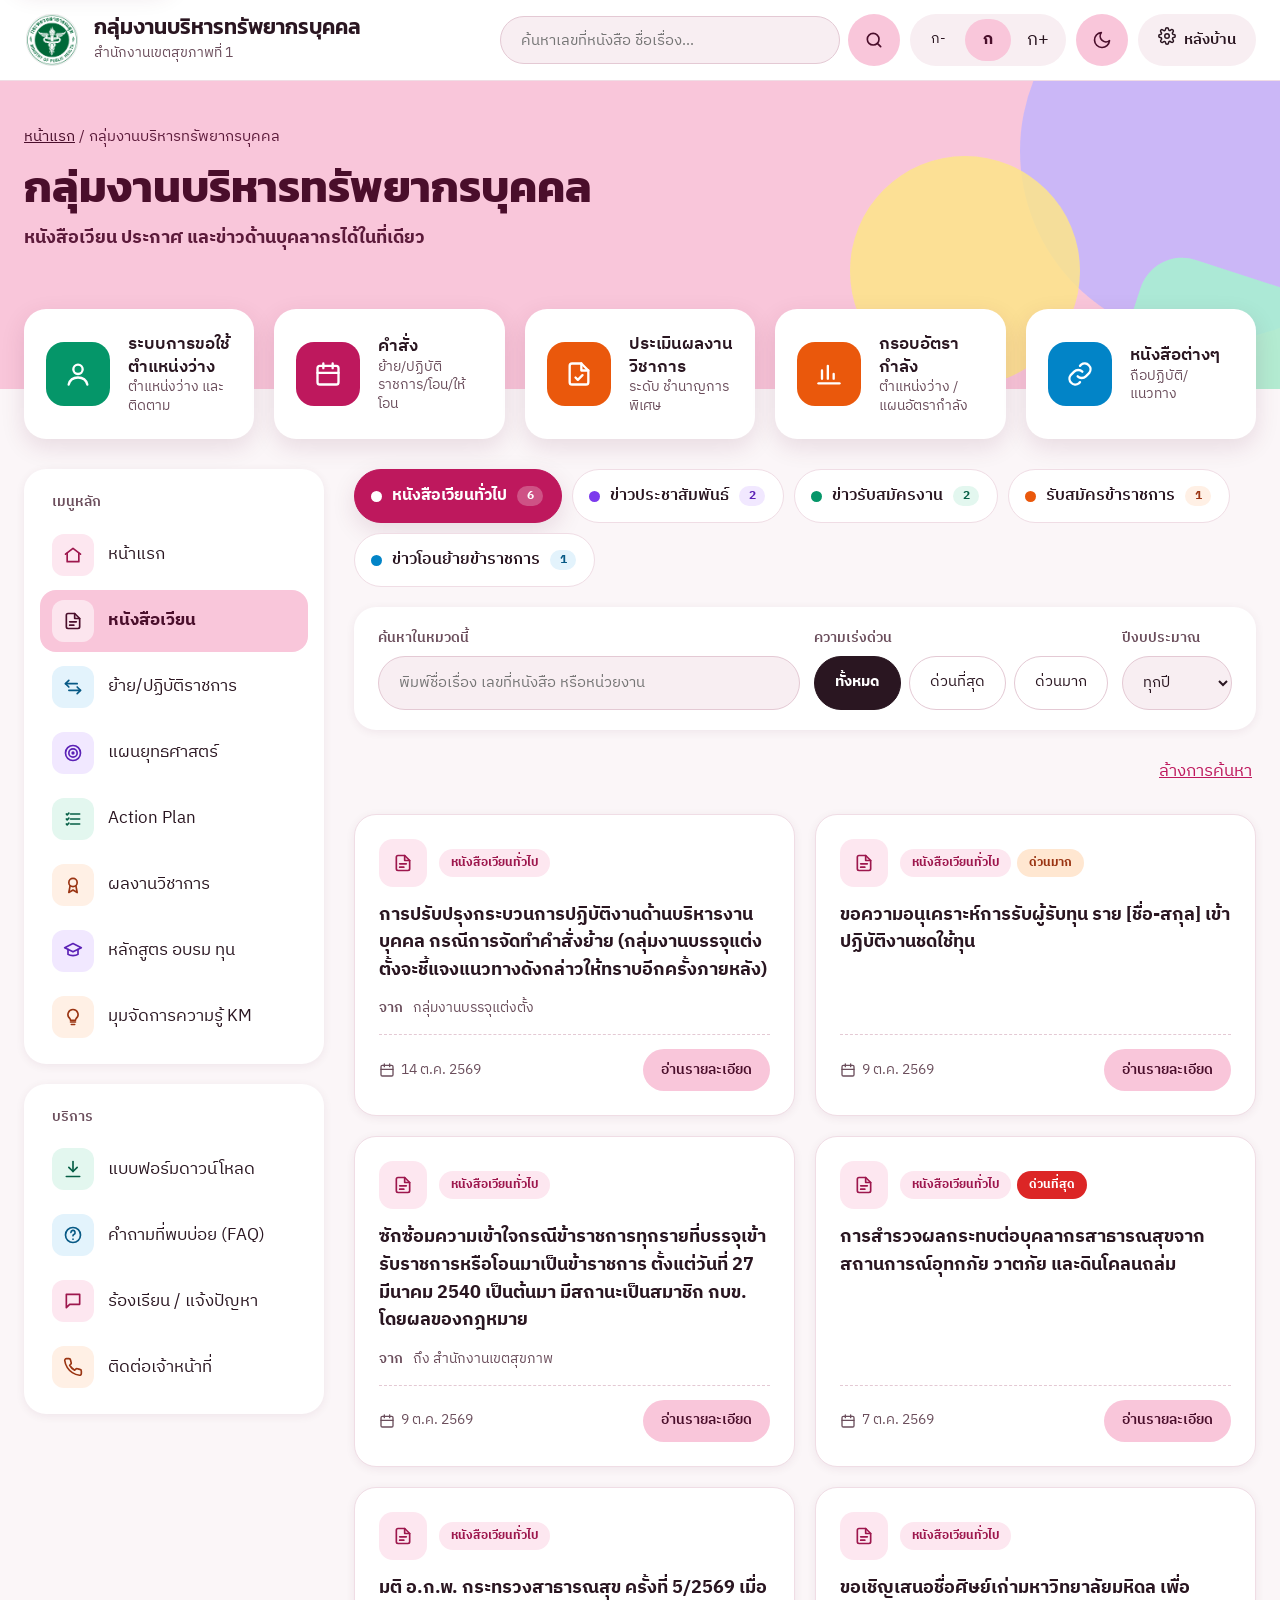
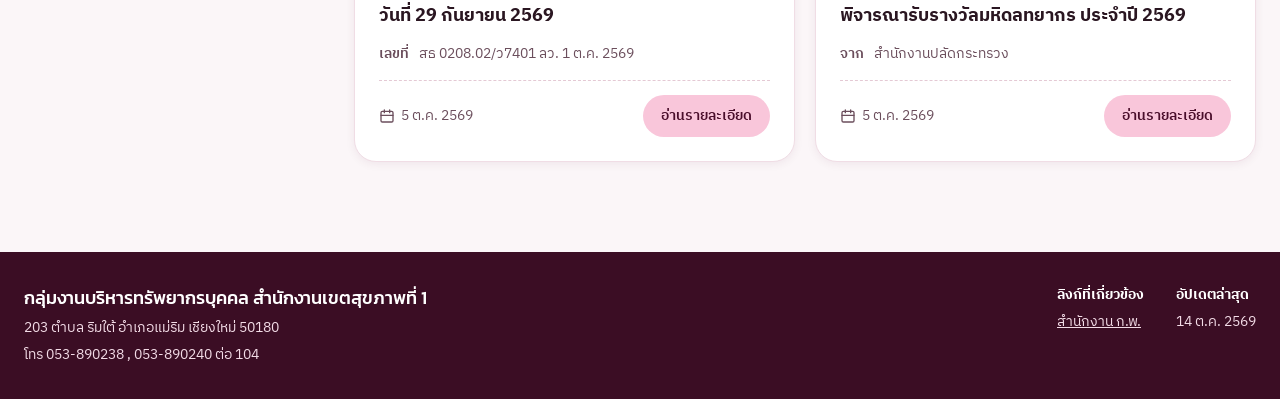
==== commit c24f0a32: "ใส่โลโก้กระทรวงสาธารณสุขจริงที่หัวเว็บและ favicon Co-Authored-By: Claude Opus 5.5 <noreply@anthropic" ====
--- a/index.html
+++ b/index.html
@@ -5,6 +5,7 @@
 <meta name="viewport" content="width=device-width, initial-scale=1, viewport-fit=cover">
 <title>หนังสือเวียน กลุ่มงานบริหารทรัพยากรบุคคล</title>
 <meta name="claude:viewport-fit-sides" content="cover">
+<link rel="icon" href="[data-uri]">
 <meta name="description" content="หนังสือเวียน ประกาศ ข่าวรับสมัครงาน และข่าวโอนย้ายของกลุ่มงานบริหารทรัพยากรบุคคล สำนักงานเขตสุขภาพที่ 1">
 <link rel="preconnect" href="https://fonts.googleapis.com">
 <link rel="preconnect" href="https://fonts.gstatic.com" crossorigin>
@@ -32,7 +33,7 @@
   --urgent:#DC2626; --on-urgent:#FFFFFF; --very-bg:#FFE7D1; --very-text:#9A3412;
   --new-bg:#FBBF24; --new-text:#422006; --deadline:#B91C1C;
   --footer-bg:#3B0D24; --footer-text:#F3DCE7; --footer-head:#FFFFFF;
-  --logo-bg:#E6F4EA; --logo-ink:#14532D; --logo-ring:#15803D;
+  --logo-plate:#FFFFFF; --logo-bg:#E6F4EA; --logo-ink:#14532D; --logo-ring:#15803D;
   --nav-cur-ico:rgba(255,255,255,.55); --overlay:rgba(42,22,33,.45);
   --shadow:0 2px 10px rgba(90,20,55,0.07); --shadow-lift:0 8px 24px rgba(90,20,55,0.12);
   --focus:#BE185D;
@@ -105,6 +106,8 @@
 .brand{display:flex;align-items:center;gap:14px;color:var(--text);text-decoration:none;min-width:0}
 .brand:hover{color:var(--text)}
 .logo{width:56px;height:56px;border-radius:50%;background:var(--logo-bg);color:var(--logo-ink);border:3px solid var(--logo-ring);display:flex;align-items:center;justify-content:center;flex:none}
+.logo.has-img{background:var(--logo-plate);border:0;padding:2px;overflow:hidden}
+.logo.has-img img{width:100%;height:100%;object-fit:contain;display:block}
 .brand-name{font-weight:600;font-size:1.3rem;line-height:1.25;display:block}
 .brand-sub{font-size:.9rem;color:var(--muted)}
 .tools{display:flex;flex-wrap:wrap;align-items:center;gap:10px}
@@ -262,7 +265,7 @@
 <header class="site-header">
   <div class="wrap">
     <a class="brand" href="#top" id="top">
-      <span class="logo" aria-hidden="true"><svg width="30" height="30" viewBox="0 0 24 24" fill="none" stroke="currentColor" stroke-width="1.8" stroke-linecap="round" stroke-linejoin="round"><path d="M12 3v18"></path><path d="M8 6c0-1.7 1.8-3 4-3s4 1.3 4 3"></path><path d="M8 9c2.5 0 8 1 8 3.5S8.5 15 8.5 17.5 13 21 16 20"></path></svg></span>
+      <span class="logo has-img"><img src="[data-uri]" alt="โลโก้กระทรวงสาธารณสุข" width="56" height="56"></span>
       <div>
         <span class="brand-name kanit">กลุ่มงานบริหารทรัพยากรบุคคล</span>
         <span class="brand-sub">สำนักงานเขตสุขภาพที่ 1</span>
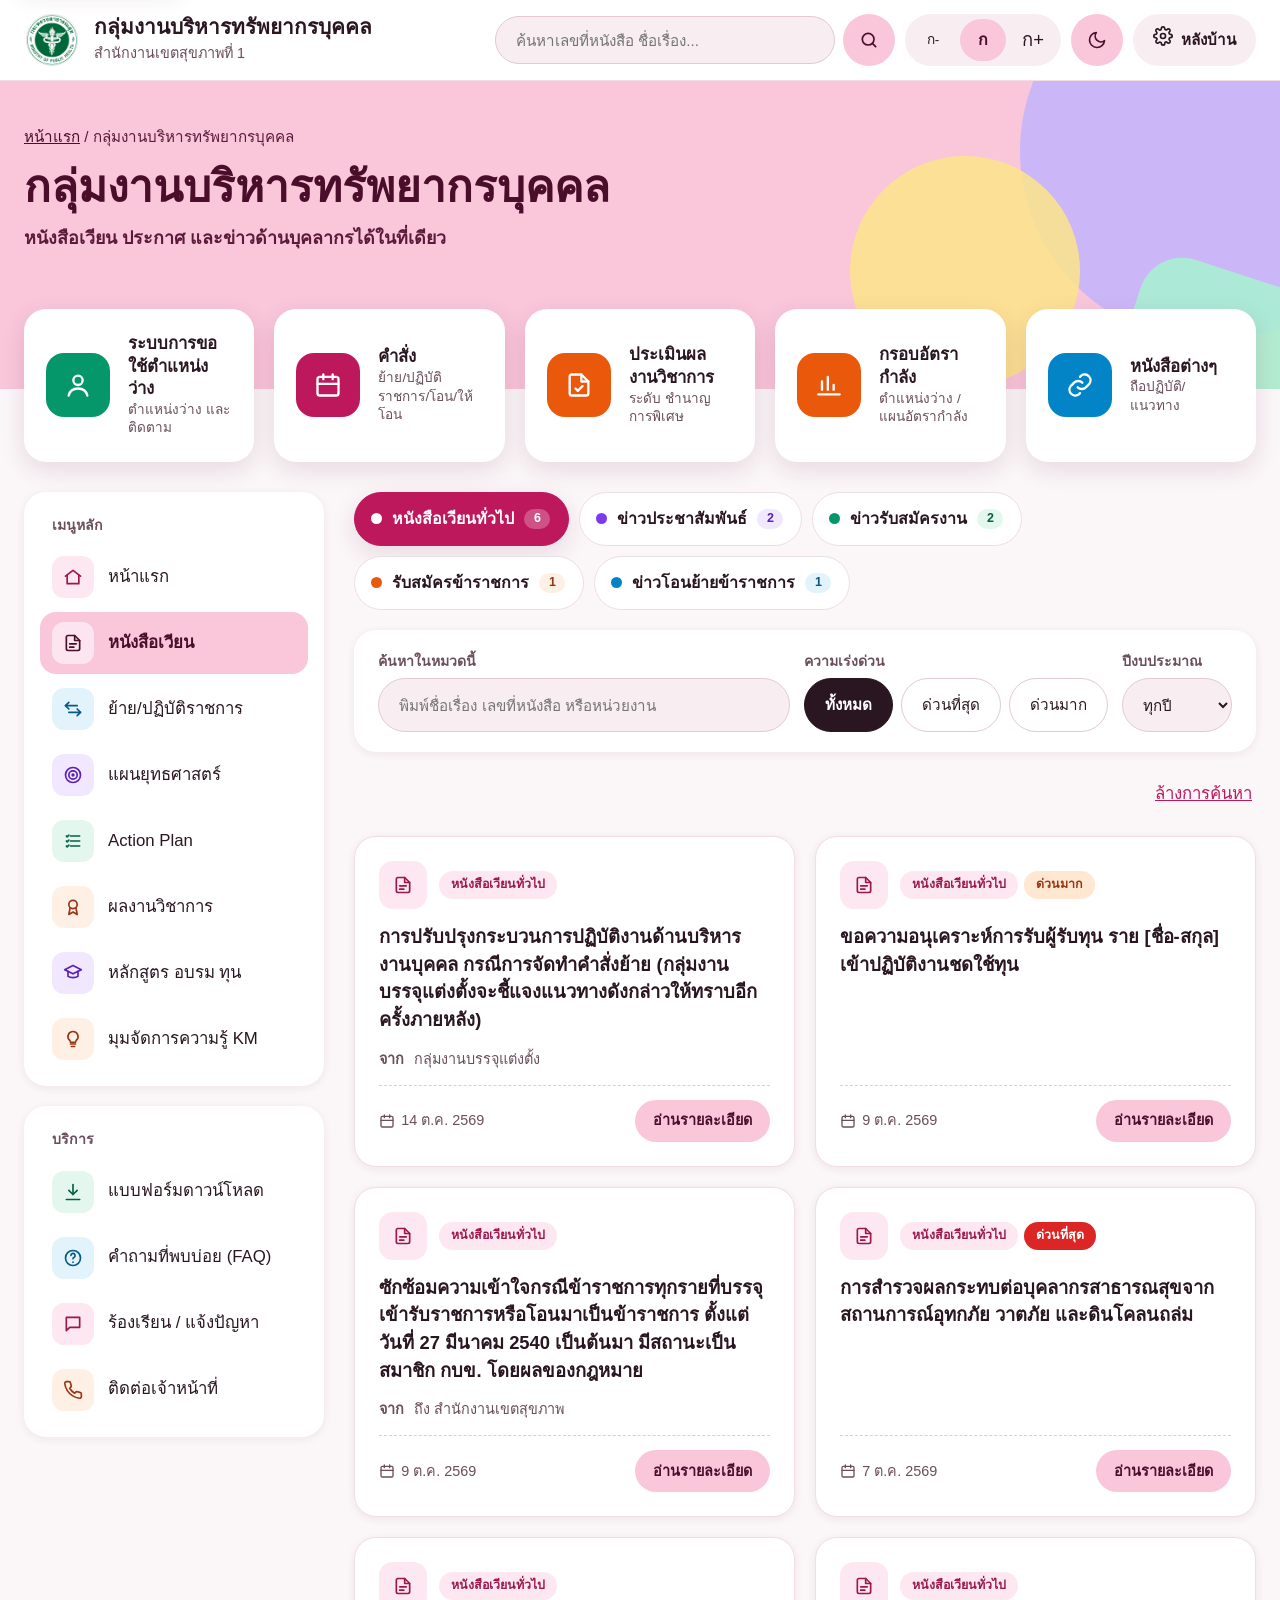
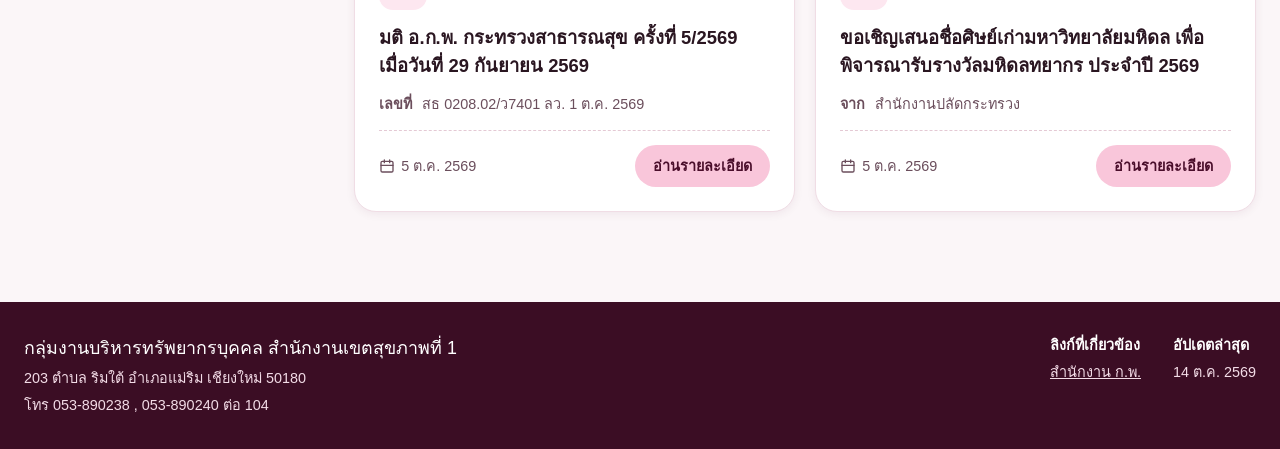
==== commit 1a973e85: "เพิ่มระบบสมาชิก (เข้าสู่ระบบ/สมัคร/ลืมรหัสผ่าน) และหลังบ้านด้วย Firebase - Firebase Auth: ยืนยันอีเม" ====
--- a/index.html
+++ b/index.html
@@ -3,261 +3,18 @@
 <head>
 <meta charset="utf-8">
 <meta name="viewport" content="width=device-width, initial-scale=1, viewport-fit=cover">
+<!-- CSP: สคริปต์มาจากเว็บนี้และ Firebase SDK เท่านั้น ห้ามสคริปต์ในบรรทัด (กัน XSS) / style 'unsafe-inline' เผื่อ reCAPTCHA ของ App Check -->
+<meta http-equiv="Content-Security-Policy" content="default-src 'self'; script-src 'self' https://www.gstatic.com https://www.google.com https://apis.google.com; style-src 'self' 'unsafe-inline' https://fonts.googleapis.com; font-src https://fonts.gstatic.com; img-src 'self' data:; connect-src 'self' https://*.googleapis.com https://*.firebaseio.com https://*.firebaseapp.com https://www.google.com; frame-src https://*.firebaseapp.com https://www.google.com; object-src 'none'; base-uri 'none'; form-action 'self'; upgrade-insecure-requests">
+<meta name="referrer" content="strict-origin-when-cross-origin">
 <title>หนังสือเวียน กลุ่มงานบริหารทรัพยากรบุคคล</title>
-<meta name="claude:viewport-fit-sides" content="cover">
-<link rel="icon" href="[data-uri]">
 <meta name="description" content="หนังสือเวียน ประกาศ ข่าวรับสมัครงาน และข่าวโอนย้ายของกลุ่มงานบริหารทรัพยากรบุคคล สำนักงานเขตสุขภาพที่ 1">
+<link rel="icon" href="assets/img/logo.webp">
 <link rel="preconnect" href="https://fonts.googleapis.com">
 <link rel="preconnect" href="https://fonts.gstatic.com" crossorigin>
 <link href="https://fonts.googleapis.com/css2?family=Kanit:wght@500;600;700&family=IBM+Plex+Sans+Thai:wght@400;500;600;700&display=swap" rel="stylesheet">
-<script>
-// ใช้ธีม/ขนาดตัวอักษรที่บันทึกไว้ก่อนแสดงผล (ป้องกันหน้ากระพริบ)
-(function () {
-  try {
-    var t = localStorage.getItem('hr-theme');
-    if (t === 'dark' || t === 'light') document.documentElement.setAttribute('data-theme', t);
-    var s = localStorage.getItem('hr-size');
-    if (s === 'sm' || s === 'lg') document.documentElement.setAttribute('data-size', s);
-  } catch (e) {}
-})();
-</script>
-<style>
-/* Layout: หัวเว็บขาว → แถบ hero ชมพูพร้อมรูปทรง → การ์ดบริการด่วนลอยทับขอบ hero → เมนูข้าง + แท็บ/ตัวกรอง/การ์ดข่าว */
-:root{
-  color-scheme: light;
-  --ground:#FBF6F8; --surface:#FFFFFF; --surface-2:#F8EEF2; --line:#F0DDE5; --line-strong:#E4C9D4;
-  --text:#2A1621; --muted:#6B4E5C; --link:#BE185D; --link-hover:#9D174D;
-  --accent:#F9C6DA; --on-accent:#4A0E2B; --hero-sub:#5C1A3A;
-  --hero-bg:#F9C6DA; --hero-ink:#4A0E2B; --shape1:#C4B5FD; --shape2:#FDE68A; --shape3:#A7F3D0; --shape-op:.85;
-  --chip-dark:#2A1621; --on-chip-dark:#FFFFFF;
-  --urgent:#DC2626; --on-urgent:#FFFFFF; --very-bg:#FFE7D1; --very-text:#9A3412;
-  --new-bg:#FBBF24; --new-text:#422006; --deadline:#B91C1C;
-  --footer-bg:#3B0D24; --footer-text:#F3DCE7; --footer-head:#FFFFFF;
-  --logo-plate:#FFFFFF; --logo-bg:#E6F4EA; --logo-ink:#14532D; --logo-ring:#15803D;
-  --nav-cur-ico:rgba(255,255,255,.55); --overlay:rgba(42,22,33,.45);
-  --shadow:0 2px 10px rgba(90,20,55,0.07); --shadow-lift:0 8px 24px rgba(90,20,55,0.12);
-  --focus:#BE185D;
-  --c0-solid:#BE185D; --c0-tint:#FDE7F0; --c0-text:#9D174D;
-  --c1-solid:#7C3AED; --c1-tint:#F1E8FF; --c1-text:#5B21B6;
-  --c2-solid:#059669; --c2-tint:#E3F7EF; --c2-text:#065F46;
-  --c3-solid:#EA580C; --c3-tint:#FFF0E5; --c3-text:#9A3412;
-  --c4-solid:#0284C7; --c4-tint:#E3F3FC; --c4-text:#075985;
-  --on-solid:#FFFFFF;
-  --font-display:'Kanit','IBM Plex Sans Thai','Leelawadee UI',Tahoma,sans-serif;
-  --font-body:'IBM Plex Sans Thai','Noto Sans Thai','Leelawadee UI',Tahoma,sans-serif;
-}
-@media (prefers-color-scheme: dark){
-  :root:not([data-theme="light"]){
-    color-scheme: dark;
-    --ground:#170E13; --surface:#22161C; --surface-2:#2C1D25; --line:#3A2731; --line-strong:#4D3440;
-    --text:#F7EAF0; --muted:#CDB2BF; --link:#F9A8CB; --link-hover:#FBCFE0;
-    --hero-bg:#3A1428; --hero-ink:#FCE7F0; --hero-sub:#E9C2D3; --shape1:#6D4BC4; --shape2:#8A6A1F; --shape3:#1F7A5C; --shape-op:.35;
-    --chip-dark:#F7EAF0; --on-chip-dark:#2A1621;
-    --very-bg:#4A2510; --very-text:#FFD3B0; --deadline:#FCA5A5;
-    --footer-bg:#0F080C; --footer-text:#E9D3DE;
-    --logo-bg:#0E3A2C; --logo-ink:#BBF7D0; --logo-ring:#22C55E;
-    --nav-cur-ico:rgba(255,255,255,.45); --overlay:rgba(0,0,0,.6);
-    --shadow:0 2px 10px rgba(0,0,0,0.35); --shadow-lift:0 8px 24px rgba(0,0,0,0.45);
-    --focus:#F9A8CB;
-    --c0-solid:#EC4899; --c0-tint:#4A1730; --c0-text:#FBCFE0;
-    --c1-solid:#8B5CF6; --c1-tint:#2E1F4D; --c1-text:#DDD0FF;
-    --c2-solid:#059669; --c2-tint:#0E3A2C; --c2-text:#A7F3D0;
-    --c3-solid:#EA580C; --c3-tint:#4A2510; --c3-text:#FFD3B0;
-    --c4-solid:#0284C7; --c4-tint:#0C3048; --c4-text:#BAE6FD;
-  }
-}
-:root[data-theme="dark"]{
-  color-scheme: dark;
-  --ground:#170E13; --surface:#22161C; --surface-2:#2C1D25; --line:#3A2731; --line-strong:#4D3440;
-  --text:#F7EAF0; --muted:#CDB2BF; --link:#F9A8CB; --link-hover:#FBCFE0;
-  --hero-bg:#3A1428; --hero-ink:#FCE7F0; --hero-sub:#E9C2D3; --shape1:#6D4BC4; --shape2:#8A6A1F; --shape3:#1F7A5C; --shape-op:.35;
-  --chip-dark:#F7EAF0; --on-chip-dark:#2A1621;
-  --very-bg:#4A2510; --very-text:#FFD3B0; --deadline:#FCA5A5;
-  --footer-bg:#0F080C; --footer-text:#E9D3DE;
-  --logo-bg:#0E3A2C; --logo-ink:#BBF7D0; --logo-ring:#22C55E;
-  --nav-cur-ico:rgba(255,255,255,.45); --overlay:rgba(0,0,0,.6);
-  --shadow:0 2px 10px rgba(0,0,0,0.35); --shadow-lift:0 8px 24px rgba(0,0,0,0.45);
-  --focus:#F9A8CB;
-  --c0-solid:#EC4899; --c0-tint:#4A1730; --c0-text:#FBCFE0;
-  --c1-solid:#8B5CF6; --c1-tint:#2E1F4D; --c1-text:#DDD0FF;
-  --c2-solid:#059669; --c2-tint:#0E3A2C; --c2-text:#A7F3D0;
-  --c3-solid:#EA580C; --c3-tint:#4A2510; --c3-text:#FFD3B0;
-  --c4-solid:#0284C7; --c4-tint:#0C3048; --c4-text:#BAE6FD;
-}
-html{font-size:100%}
-html[data-size="sm"]{font-size:93.75%}
-html[data-size="lg"]{font-size:112.5%}
-*,*::before,*::after{box-sizing:border-box}
-body{margin:0;background:var(--ground);color:var(--text);font-family:var(--font-body);font-size:1rem;line-height:1.6;-webkit-font-smoothing:antialiased}
-a{color:var(--link)} a:hover{color:var(--link-hover)}
-img,svg{max-width:100%}
-button,input,select{font:inherit;color:inherit}
-:focus-visible{outline:3px solid var(--focus);outline-offset:2px}
-[hidden]{display:none!important}
-.sr-only{position:absolute;width:1px;height:1px;overflow:hidden;clip:rect(0 0 0 0);white-space:nowrap}
-.skip{position:absolute;left:12px;top:-60px;background:var(--surface);color:var(--text);padding:10px 16px;border-radius:999px;z-index:20;box-shadow:var(--shadow-lift)}
-.skip:focus{top:calc(12px + env(safe-area-inset-top,0px))}
-.wrap{max-width:1720px;margin:0 auto;padding-left:max(24px, env(safe-area-inset-left, 0px));padding-right:max(24px, env(safe-area-inset-right, 0px))}
-.kanit{font-family:var(--font-display)}
-
-/* header */
-.site-header{background:var(--surface);border-bottom:1px solid var(--line)}
-.site-header .wrap{display:flex;flex-wrap:wrap;align-items:center;justify-content:space-between;gap:16px;padding-block:12px}
-.brand{display:flex;align-items:center;gap:14px;color:var(--text);text-decoration:none;min-width:0}
-.brand:hover{color:var(--text)}
-.logo{width:56px;height:56px;border-radius:50%;background:var(--logo-bg);color:var(--logo-ink);border:3px solid var(--logo-ring);display:flex;align-items:center;justify-content:center;flex:none}
-.logo.has-img{background:var(--logo-plate);border:0;padding:2px;overflow:hidden}
-.logo.has-img img{width:100%;height:100%;object-fit:contain;display:block}
-.brand-name{font-weight:600;font-size:1.3rem;line-height:1.25;display:block}
-.brand-sub{font-size:.9rem;color:var(--muted)}
-.tools{display:flex;flex-wrap:wrap;align-items:center;gap:10px}
-.gsearch{display:flex;align-items:center;gap:8px}
-.input{height:48px;border:1px solid var(--line-strong);border-radius:999px;padding:0 20px;background:var(--surface-2);font-size:.95rem;width:100%}
-.gsearch .input{width:340px;max-width:100%}
-.icon-btn{height:52px;min-width:52px;border:0;border-radius:999px;background:var(--accent);color:var(--on-accent);display:inline-flex;align-items:center;justify-content:center;cursor:pointer;padding:0 14px}
-.seg{display:flex;gap:4px;background:var(--surface-2);border-radius:999px;padding:5px}
-.seg button{min-width:46px;height:42px;border:0;border-radius:999px;background:transparent;cursor:pointer;color:var(--text)}
-.seg button[aria-pressed="true"]{background:var(--accent);color:var(--on-accent);font-weight:700}
-.seg .sz-sm{font-size:.85rem}
-.seg .sz-lg{font-size:1.15rem}
-.user-chip{display:inline-flex;align-items:center;gap:8px;height:52px;padding:0 20px;border-radius:999px;background:var(--surface-2);color:var(--text);text-decoration:none;font-weight:600;font-size:.95rem}
-.user-chip:hover{color:var(--text);background:var(--line)}
-.menu-toggle{display:none}
-
-/* hero */
-.hero{background:var(--hero-bg);color:var(--hero-ink);position:relative;overflow:hidden}
-.hero .shape{position:absolute;pointer-events:none;opacity:var(--shape-op)}
-.hero .s1{width:380px;height:380px;border-radius:50%;background:var(--shape1);right:-120px;top:-120px}
-.hero .s2{width:230px;height:230px;border-radius:50%;background:var(--shape2);right:200px;top:75px}
-.hero .s3{width:190px;height:190px;border-radius:44px;background:var(--shape3);right:-30px;top:190px;transform:rotate(18deg)}
-.hero .wrap{position:relative;padding-block:44px 136px;display:flex;flex-direction:column;gap:10px}
-.crumb{font-size:.95rem;color:var(--hero-sub)}
-.hero .crumb a{color:var(--hero-ink)}
-.hero h1{margin:0;font-weight:700;font-size:2.75rem;line-height:1.25;text-wrap:balance}
-.hero p{margin:0;font-size:1.12rem;font-weight:700;color:var(--hero-sub);max-width:34em}
-
-/* quick services */
-.quick{margin-top:-80px;position:relative;display:grid;grid-template-columns:repeat(auto-fit,minmax(min(100%,230px),1fr));gap:20px}
-.qcard{background:var(--surface);border-radius:22px;padding:24px 22px;display:flex;gap:18px;align-items:center;text-decoration:none;color:var(--text);box-shadow:var(--shadow-lift);transition:transform .15s}
-.qcard:hover{color:var(--text);transform:translateY(-2px)}
-.qicon{width:64px;height:64px;border-radius:18px;background:var(--solid);color:var(--on-solid);display:flex;align-items:center;justify-content:center;flex:none}
-.qtext{display:flex;flex-direction:column;line-height:1.35;min-width:0}
-.qtext strong{font-weight:600;font-size:1.05rem}
-.qtext span{font-size:.85rem;color:var(--muted)}
-
-/* layout */
-.layout{display:flex;flex-wrap:wrap;gap:30px;align-items:flex-start;padding-block:30px}
-.side{flex:1 1 300px;display:flex;flex-direction:column;gap:20px}
-.main{flex:999 1 560px;min-width:0;display:flex;flex-direction:column;gap:20px}
-.panel{background:var(--surface);border-radius:22px;padding:16px;display:flex;flex-direction:column;gap:4px;box-shadow:var(--shadow)}
-.panel-title{font-size:.88rem;font-weight:600;color:var(--muted);padding:6px 12px;margin:0}
-.nav-link{display:flex;align-items:center;gap:14px;padding:10px 12px;border-radius:16px;color:var(--text);text-decoration:none;font-size:1.05rem}
-.nav-link:hover{background:var(--surface-2);color:var(--text)}
-.nav-link[aria-current="page"]{background:var(--accent);color:var(--on-accent);font-weight:700}
-.nav-ico{width:42px;height:42px;border-radius:12px;display:flex;align-items:center;justify-content:center;flex:none;background:var(--tint);color:var(--ctext)}
-.nav-link[aria-current="page"] .nav-ico{background:var(--nav-cur-ico);color:var(--on-accent)}
-
-/* tabs & toolbar */
-.tabs{display:flex;flex-wrap:wrap;gap:10px}
-.tab{min-height:54px;padding:6px 18px 6px 16px;border-radius:999px;font-size:1rem;cursor:pointer;display:flex;align-items:center;gap:10px;background:var(--surface);color:var(--text);border:1px solid var(--line);font-weight:600}
-.tab .dot{width:11px;height:11px;border-radius:50%;background:var(--solid)}
-.tab .count{font-size:.78rem;min-width:26px;padding:0 8px;border-radius:999px;font-weight:700;background:var(--tint);color:var(--ctext);font-variant-numeric:tabular-nums;text-align:center}
-.tab[aria-selected="true"]{background:var(--solid);border-color:var(--solid);color:var(--on-solid);font-weight:700;box-shadow:var(--shadow-lift)}
-.tab[aria-selected="true"] .dot{background:var(--on-solid)}
-.tab[aria-selected="true"] .count{background:rgba(255,255,255,.25);color:var(--on-solid)}
-.c0{--solid:var(--c0-solid);--tint:var(--c0-tint);--ctext:var(--c0-text)}
-.c1{--solid:var(--c1-solid);--tint:var(--c1-tint);--ctext:var(--c1-text)}
-.c2{--solid:var(--c2-solid);--tint:var(--c2-tint);--ctext:var(--c2-text)}
-.c3{--solid:var(--c3-solid);--tint:var(--c3-tint);--ctext:var(--c3-text)}
-.c4{--solid:var(--c4-solid);--tint:var(--c4-tint);--ctext:var(--c4-text)}
-.toolbar{background:var(--surface);border-radius:22px;padding:20px 24px;display:flex;flex-wrap:wrap;gap:14px;align-items:flex-end;justify-content:space-between;box-shadow:var(--shadow)}
-.field{display:flex;flex-direction:column;gap:6px}
-.field.grow{flex:1 1 280px}
-.label{font-size:.88rem;font-weight:600;color:var(--muted)}
-.toolbar .input{height:54px}
-.pills{display:flex;gap:8px;flex-wrap:wrap}
-.pill{height:54px;padding:0 20px;border-radius:999px;font-size:.95rem;cursor:pointer;background:var(--surface);color:var(--text);border:1px solid var(--line-strong)}
-.pill[aria-pressed="true"]{background:var(--chip-dark);color:var(--on-chip-dark);border-color:var(--chip-dark);font-weight:700}
-select.input{padding:0 16px;width:auto;min-width:110px}
-.result-bar{display:flex;flex-wrap:wrap;align-items:center;justify-content:space-between;gap:8px;min-height:44px}
-.result-bar h2{margin:0;font-size:1rem;font-weight:600;color:var(--muted)}
-.link-btn{background:none;border:0;color:var(--link);cursor:pointer;text-decoration:underline;min-height:44px;padding:0 4px;font-size:1.05rem;margin-left:auto}
-
-/* cards */
-.grid{display:grid;grid-template-columns:repeat(auto-fill,minmax(min(100%,380px),1fr));gap:20px}
-.card{position:relative;background:var(--surface);border-radius:22px;padding:24px;display:flex;flex-direction:column;gap:14px;box-shadow:var(--shadow);border:1px solid var(--line);min-width:0;transition:box-shadow .15s}
-.card:hover{box-shadow:var(--shadow-lift)}
-.card-top{display:flex;align-items:center;gap:12px}
-.card-ico{width:48px;height:48px;border-radius:14px;flex:none;display:flex;align-items:center;justify-content:center;background:var(--tint);color:var(--ctext)}
-.badges{display:flex;flex-wrap:wrap;gap:6px;align-items:center}
-.badge{font-size:.78rem;font-weight:700;padding:4px 12px;border-radius:999px}
-.b-cat{background:var(--tint);color:var(--ctext)}
-.b-most{background:var(--urgent);color:var(--on-urgent)}
-.b-very{background:var(--very-bg);color:var(--very-text)}
-.b-new{background:var(--new-bg);color:var(--new-text)}
-.card h3{margin:0;font-size:1.15rem;font-weight:700;line-height:1.5;display:-webkit-box;-webkit-line-clamp:3;-webkit-box-orient:vertical;overflow:hidden}
-.card-link{color:inherit;text-decoration:none;background:none;border:0;padding:0;text-align:left;cursor:pointer;font:inherit}
-.card-link::after{content:'';position:absolute;inset:0;border-radius:22px}
-.card-link:focus-visible{outline:none}
-.card:has(.card-link:focus-visible){outline:3px solid var(--focus);outline-offset:2px}
-.meta{margin:0;display:grid;grid-template-columns:auto 1fr;column-gap:10px;row-gap:2px;font-size:.9rem;color:var(--muted)}
-.meta dt{font-weight:600}
-.meta dd{margin:0;overflow-wrap:anywhere}
-.meta .dl{color:var(--deadline);font-weight:600}
-.card-foot{margin-top:auto;display:flex;flex-wrap:wrap;align-items:center;justify-content:space-between;gap:8px;padding-top:14px;border-top:1px dashed var(--line-strong)}
-.date{display:flex;align-items:center;gap:6px;font-size:.9rem;color:var(--muted)}
-.btn{height:42px;padding:0 18px;border-radius:999px;background:var(--accent);color:var(--on-accent);display:inline-flex;align-items:center;font-size:.9rem;font-weight:600;border:0;cursor:pointer;text-decoration:none}
-.btn:hover{color:var(--on-accent);filter:brightness(.96)}
-.btn-soft{height:42px;padding:0 18px;border-radius:999px;background:var(--surface-2);color:var(--text);display:inline-flex;align-items:center;font-size:.9rem;font-weight:600;border:0;cursor:pointer}
-.empty{background:var(--surface);border-radius:22px;padding:48px 16px;text-align:center;color:var(--muted)}
-.pager{display:flex;flex-wrap:wrap;gap:6px;justify-content:center;padding:8px 0}
-.pager button{min-width:44px;height:44px;border-radius:999px;border:0;background:var(--surface);cursor:pointer;color:var(--text);font-variant-numeric:tabular-nums}
-.pager button[aria-current="page"]{background:var(--accent);color:var(--on-accent);font-weight:700}
-.pager button:disabled{opacity:.4;cursor:default}
-
-/* รายละเอียดข่าว */
-dialog.detail{border:0;border-radius:22px;padding:0;width:min(640px,calc(100% - 32px));max-height:calc(100% - 48px);background:var(--surface);color:var(--text);box-shadow:var(--shadow-lift)}
-dialog.detail::backdrop{background:var(--overlay)}
-.detail-in{padding:28px;display:flex;flex-direction:column;gap:16px}
-.detail-in h2{margin:0;font-size:1.35rem;line-height:1.5;text-wrap:balance}
-.detail-in .meta{font-size:.95rem;row-gap:6px}
-.detail-foot{display:flex;flex-wrap:wrap;justify-content:flex-end;gap:8px}
-
-/* footer */
-.site-footer{background:var(--footer-bg);color:var(--footer-text);margin-top:24px}
-.site-footer .wrap{padding-block:32px;display:flex;flex-wrap:wrap;gap:32px;justify-content:space-between;font-size:.9rem}
-.site-footer a{color:var(--footer-text)}
-.fcol{display:flex;flex-direction:column;gap:4px}
-.fcol.grow{flex:1 1 280px}
-.fcol strong{color:var(--footer-head)}
-.fname{font-weight:500;font-size:1.12rem}
-
-@media (max-width: 900px){
-  .menu-toggle{display:inline-flex}
-  .side{display:none;flex-basis:100%}
-  .side.open{display:flex}
-  .hero h1{font-size:2.1rem}
-  .hero .s2,.hero .s3{display:none}
-  .gsearch{flex:1 1 100%}
-  .gsearch .input{width:100%}
-}
-@media (max-width: 560px){
-  .wrap{padding-left:max(16px, env(safe-area-inset-left, 0px));padding-right:max(16px, env(safe-area-inset-right, 0px))}
-  .toolbar{padding:16px}
-  .card{padding:18px}
-  .hero .wrap{padding-block:22px 76px}
-  .hero h1{font-size:1.65rem}
-  .hero p{font-size:.95rem}
-  .quick{grid-template-columns:1fr 1fr;gap:10px;margin-top:-50px}
-  .qcard{padding:14px;gap:10px;flex-direction:column;align-items:flex-start;border-radius:18px}
-  .qicon{width:44px;height:44px;border-radius:12px}
-  .qtext > span{display:none}
-  .tab{min-height:46px;font-size:.92rem}
-  .detail-in{padding:20px}
-}
-@media (prefers-reduced-motion: reduce){*{scroll-behavior:auto!important;transition:none!important}}
-</style>
-
+<link rel="stylesheet" href="assets/css/site.css">
+<script src="assets/js/theme.js"></script>
+<script type="module" src="assets/js/public.js"></script>
 </head>
 <body>
 <a class="skip" href="#content">ข้ามไปยังเนื้อหาหลัก</a>
@@ -265,7 +22,7 @@
 <header class="site-header">
   <div class="wrap">
     <a class="brand" href="#top" id="top">
-      <span class="logo has-img"><img src="[data-uri]" alt="โลโก้กระทรวงสาธารณสุข" width="56" height="56"></span>
+      <span class="logo has-img"><img src="assets/img/logo.webp" alt="โลโก้กระทรวงสาธารณสุข" width="56" height="56"></span>
       <div>
         <span class="brand-name kanit">กลุ่มงานบริหารทรัพยากรบุคคล</span>
         <span class="brand-sub">สำนักงานเขตสุขภาพที่ 1</span>
@@ -283,7 +40,7 @@
         <button type="button" class="sz-lg" data-size="lg" aria-pressed="false" aria-label="ตัวอักษรใหญ่">ก+</button>
       </div>
       <button type="button" class="icon-btn" id="themeBtn" aria-label="สลับโหมดสว่าง/มืด" data-icon="moon"></button>
-      <a class="user-chip" href="https://localhost/hr/login.php" target="_blank" rel="noopener noreferrer"><span data-icon="settings"></span>หลังบ้าน</a>
+      <a class="user-chip" href="admin.html"><span data-icon="settings"></span>หลังบ้าน</a>
       <button type="button" class="icon-btn menu-toggle" id="menuBtn" aria-expanded="false" aria-controls="side">เมนู</button>
     </div>
   </div>
@@ -367,270 +124,5 @@
     </div>
   </div>
 </footer>
-
-<script>
-'use strict';
-/* ข้อมูลชุดเดียวกับฐานข้อมูลเว็บจริง (database/seed_current.sql) */
-const CATEGORIES = [
-  { name:'หนังสือเวียนทั่วไป', color:0 },
-  { name:'ข่าวประชาสัมพันธ์', color:1 },
-  { name:'ข่าวรับสมัครงาน', color:2 },
-  { name:'รับสมัครข้าราชการ', color:3 },
-  { name:'ข่าวโอนย้ายข้าราชการ', color:4 },
-];
-// url '#' = ยังไม่มีลิงก์จริง
-const QUICK = [
-  { title:'ระบบการขอใช้ตำแหน่งว่าง', sub:'ตำแหน่งว่าง และติดตาม', icon:'user', color:2, url:'#' },
-  { title:'คำสั่ง', sub:'ย้าย/ปฏิบัติราชการ/โอน/ให้โอน', icon:'calendar', color:0, url:'#' },
-  { title:'ประเมินผลงานวิชาการ', sub:'ระดับ ชำนาญการพิเศษ', icon:'doccheck', color:3, url:'#' },
-  { title:'กรอบอัตรากำลัง', sub:'ตำแหน่งว่าง / แผนอัตรากำลัง', icon:'chart', color:3, url:'#' },
-  { title:'หนังสือต่างๆ', sub:'ถือปฏิบัติ/แนวทาง', icon:'link', color:4, url:'#' },
-];
-const MENU = [
-  { group:'เมนูหลัก', items:[
-    { title:'หน้าแรก', icon:'home', color:0, url:'#top' },
-    { title:'หนังสือเวียน', icon:'doc', color:0, url:'#content', current:true },
-    { title:'ย้าย/ปฏิบัติราชการ', icon:'swap', color:4, url:'#' },
-    { title:'แผนยุทธศาสตร์', icon:'target', color:1, url:'#' },
-    { title:'Action Plan', icon:'checklist', color:2, url:'#' },
-    { title:'ผลงานวิชาการ', icon:'award', color:3, url:'#' },
-    { title:'หลักสูตร อบรม ทุน', icon:'grad', color:1, url:'#' },
-    { title:'มุมจัดการความรู้ KM', icon:'bulb', color:3, url:'#' },
-  ]},
-  { group:'บริการ', items:[
-    { title:'แบบฟอร์มดาวน์โหลด', icon:'download', color:2, url:'#' },
-    { title:'คำถามที่พบบ่อย (FAQ)', icon:'help', color:4, url:'#' },
-    { title:'ร้องเรียน / แจ้งปัญหา', icon:'chat', color:0, url:'#' },
-    { title:'ติดต่อเจ้าหน้าที่', icon:'phone', color:3, url:'#' },
-  ]},
-];
-// cat = ลำดับใน CATEGORIES, urg '' | 'very' | 'most'
-const NEWS = [
-  { id:1, cat:0, date:'2026-10-14', urg:'', no:'[เลขที่หนังสือ]', from:'กลุ่มงานบรรจุแต่งตั้ง', deadline:'', title:'การปรับปรุงกระบวนการปฏิบัติงานด้านบริหารงานบุคคล กรณีการจัดทำคำสั่งย้าย (กลุ่มงานบรรจุแต่งตั้งจะชี้แจงแนวทางดังกล่าวให้ทราบอีกครั้งภายหลัง)' },
-  { id:2, cat:0, date:'2026-10-09', urg:'', no:'[เลขที่หนังสือ]', from:'ถึง สำนักงานเขตสุขภาพ', deadline:'', title:'ซักซ้อมความเข้าใจกรณีข้าราชการทุกรายที่บรรจุเข้ารับราชการหรือโอนมาเป็นข้าราชการ ตั้งแต่วันที่ 27 มีนาคม 2540 เป็นต้นมา มีสถานะเป็นสมาชิก กบข. โดยผลของกฎหมาย' },
-  { id:3, cat:0, date:'2026-10-09', urg:'very', no:'', from:'[หน่วยงานเจ้าของเรื่อง]', deadline:'', title:'ขอความอนุเคราะห์การรับผู้รับทุน ราย [ชื่อ-สกุล] เข้าปฏิบัติงานชดใช้ทุน' },
-  { id:4, cat:0, date:'2026-10-07', urg:'most', no:'[เลขที่หนังสือ]', from:'[หน่วยงานเจ้าของเรื่อง]', deadline:'', title:'การสำรวจผลกระทบต่อบุคลากรสาธารณสุขจากสถานการณ์อุทกภัย วาตภัย และดินโคลนถล่ม' },
-  { id:5, cat:0, date:'2026-10-05', urg:'', no:'', from:'สำนักงานปลัดกระทรวง', deadline:'', title:'ขอเชิญเสนอชื่อศิษย์เก่ามหาวิทยาลัยมหิดล เพื่อพิจารณารับรางวัลมหิดลทยากร ประจำปี 2569' },
-  { id:6, cat:0, date:'2026-10-05', urg:'', no:'สธ 0208.02/ว7401 ลว. 1 ต.ค. 2569', from:'[หน่วยงานเจ้าของเรื่อง]', deadline:'', title:'มติ อ.ก.พ. กระทรวงสาธารณสุข ครั้งที่ 5/2569 เมื่อวันที่ 29 กันยายน 2569' },
-  { id:7, cat:1, date:'2026-10-13', urg:'', no:'', from:'กลุ่มงานพัฒนาบุคลากร', deadline:'', title:'ประชาสัมพันธ์หลักสูตรฝึกอบรม [ชื่อหลักสูตร] ประจำปีงบประมาณ 2570' },
-  { id:8, cat:1, date:'2026-10-02', urg:'', no:'', from:'[หน่วยงานเจ้าของเรื่อง]', deadline:'', title:'กำหนดการ [ชื่อกิจกรรม] วันที่ [วัน เดือน ปี]' },
-  { id:9, cat:2, date:'2026-10-12', urg:'', no:'', from:'[หน่วยงานที่รับสมัคร]', deadline:'[วันปิดรับสมัคร]', title:'รับสมัครบุคคลเพื่อเลือกสรรเป็นพนักงานราชการทั่วไป ตำแหน่ง [ชื่อตำแหน่ง] จำนวน [X] อัตรา' },
-  { id:10, cat:2, date:'2026-09-28', urg:'', no:'', from:'[หน่วยงานที่รับสมัคร]', deadline:'', title:'ประกาศรายชื่อผู้มีสิทธิเข้ารับการประเมินสมรรถนะ ตำแหน่ง [ชื่อตำแหน่ง]' },
-  { id:11, cat:3, date:'2026-09-30', urg:'', no:'', from:'[หน่วยงานที่รับสมัคร]', deadline:'[วันปิดรับสมัคร]', title:'ประกาศรับสมัครสอบแข่งขันเพื่อบรรจุและแต่งตั้งบุคคลเข้ารับราชการ ตำแหน่ง [ชื่อตำแหน่ง]' },
-  { id:12, cat:4, date:'2026-09-25', urg:'', no:'', from:'[หน่วยงานที่รับโอน]', deadline:'[วันปิดรับ]', title:'รับโอนข้าราชการ ตำแหน่ง [ชื่อตำแหน่ง] ระดับ [ระดับ] จำนวน [X] อัตรา' },
-];
-const PER_PAGE = 10;
-const NEW_DAYS = 7;
-
-const ICONS = {
-  user:'<circle cx="12" cy="8" r="4"></circle><path d="M4 21c1-4 4-6 8-6s7 2 8 6"></path>',
-  calendar:'<rect x="3" y="5" width="18" height="16" rx="2"></rect><path d="M16 3v4M8 3v4M3 11h18"></path>',
-  doccheck:'<path d="M14 3H6a2 2 0 0 0-2 2v14a2 2 0 0 0 2 2h12a2 2 0 0 0 2-2V9z"></path><path d="M14 3v6h6"></path><path d="M9 15l2 2 4-4"></path>',
-  chart:'<path d="M3 20h18"></path><path d="M6 16V9M11 16V5M16 16v-4"></path>',
-  home:'<path d="M3 11l9-7 9 7"></path><path d="M5 10v10h14V10"></path>',
-  doc:'<path d="M14 3H6a2 2 0 0 0-2 2v14a2 2 0 0 0 2 2h12a2 2 0 0 0 2-2V9z"></path><path d="M14 3v6h6"></path><path d="M8 13h8M8 17h5"></path>',
-  swap:'<path d="M7 4L3 8l4 4"></path><path d="M3 8h14"></path><path d="M17 20l4-4-4-4"></path><path d="M21 16H7"></path>',
-  target:'<circle cx="12" cy="12" r="9"></circle><circle cx="12" cy="12" r="5"></circle><circle cx="12" cy="12" r="1"></circle>',
-  checklist:'<path d="M9 6h11M9 12h11M9 18h11"></path><path d="M4 6l1 1 2-2M4 12l1 1 2-2M4 18l1 1 2-2"></path>',
-  award:'<circle cx="12" cy="9" r="5"></circle><path d="M8.5 13l-1.5 8 5-3 5 3-1.5-8"></path>',
-  grad:'<path d="M2 8l10-5 10 5-10 5z"></path><path d="M6 10v6c3 2 9 2 12 0v-6"></path>',
-  bulb:'<path d="M9 18h6M10 21h4"></path><path d="M12 3a6 6 0 0 0-4 10.5c.8.8 1 1.5 1 2.5h6c0-1 .2-1.7 1-2.5A6 6 0 0 0 12 3z"></path>',
-  download:'<path d="M12 3v12"></path><path d="M7 10l5 5 5-5"></path><path d="M4 21h16"></path>',
-  help:'<circle cx="12" cy="12" r="9"></circle><path d="M9.5 9a2.5 2.5 0 1 1 3.5 2.3c-.6.3-1 .9-1 1.7"></path><path d="M12 17h.01"></path>',
-  chat:'<path d="M4 4h16v12H8l-4 4z"></path>',
-  phone:'<path d="M22 16.9v3a2 2 0 0 1-2.2 2 19.8 19.8 0 0 1-8.6-3.1 19.5 19.5 0 0 1-6-6A19.8 19.8 0 0 1 2.1 4.2 2 2 0 0 1 4.1 2h3a2 2 0 0 1 2 1.7c.1 1 .4 1.9.7 2.8a2 2 0 0 1-.5 2.1L8 9.9a16 16 0 0 0 6 6l1.3-1.3a2 2 0 0 1 2.1-.5c.9.3 1.8.6 2.8.7a2 2 0 0 1 1.8 2.1z"></path>',
-  link:'<path d="M10 14a5 5 0 0 0 7 0l3-3a5 5 0 0 0-7-7l-1 1"></path><path d="M14 10a5 5 0 0 0-7 0l-3 3a5 5 0 0 0 7 7l1-1"></path>',
-  settings:'<circle cx="12" cy="12" r="3"></circle><path d="M19.4 15a1.7 1.7 0 0 0 .3 1.8l.1.1a2 2 0 1 1-2.8 2.8l-.1-.1a1.7 1.7 0 0 0-1.8-.3 1.7 1.7 0 0 0-1 1.5V21a2 2 0 1 1-4 0v-.1a1.7 1.7 0 0 0-1.1-1.5 1.7 1.7 0 0 0-1.8.3l-.1.1a2 2 0 1 1-2.8-2.8l.1-.1a1.7 1.7 0 0 0 .3-1.8 1.7 1.7 0 0 0-1.5-1H3a2 2 0 1 1 0-4h.1a1.7 1.7 0 0 0 1.5-1.1 1.7 1.7 0 0 0-.3-1.8l-.1-.1a2 2 0 1 1 2.8-2.8l.1.1a1.7 1.7 0 0 0 1.8.3H9a1.7 1.7 0 0 0 1-1.5V3a2 2 0 1 1 4 0v.1a1.7 1.7 0 0 0 1 1.5 1.7 1.7 0 0 0 1.8-.3l.1-.1a2 2 0 1 1 2.8 2.8l-.1.1a1.7 1.7 0 0 0-.3 1.8V9a1.7 1.7 0 0 0 1.5 1H21a2 2 0 1 1 0 4h-.1a1.7 1.7 0 0 0-1.5 1z"></path>',
-  search:'<circle cx="11" cy="11" r="7"></circle><path d="M20 20l-4-4"></path>',
-  moon:'<path d="M21 12.8A9 9 0 1 1 11.2 3a7 7 0 0 0 9.8 9.8z"></path>',
-};
-const icon = (name, size = 20) => '<svg width="'+size+'" height="'+size+'" viewBox="0 0 24 24" fill="none" stroke="currentColor" stroke-width="2" stroke-linecap="round" stroke-linejoin="round" aria-hidden="true">'+(ICONS[name] || ICONS.link)+'</svg>';
-
-const $ = id => document.getElementById(id);
-function store(k, v){ try{ localStorage.setItem(k, v); }catch(e){} }
-function load(k){ try{ return localStorage.getItem(k); }catch(e){ return null; } }
-const esc = s => String(s ?? '').replace(/[&<>"']/g, c => ({'&':'&amp;','<':'&lt;','>':'&gt;','"':'&quot;',"'":'&#39;'}[c]));
-// ค่าที่เป็นข้อความตัวอย่าง [ ... ] ทั้งช่อง ไม่แสดง (เหมือน ph_clean() ฝั่ง PHP)
-const clean = s => /^\[[^\]]*\]$/.test(String(s || '').trim()) ? '' : String(s || '').trim();
-
-document.querySelectorAll('[data-icon]').forEach(el => { el.innerHTML = icon(el.dataset.icon, el.dataset.icon === 'settings' ? 18 : 20); });
-
-// ขนาดตัวอักษร
-function setSize(s){
-  if (s === 'md') document.documentElement.removeAttribute('data-size'); else document.documentElement.setAttribute('data-size', s);
-  document.querySelectorAll('.seg [data-size]').forEach(b => b.setAttribute('aria-pressed', String(b.dataset.size === s)));
-  store('hr-size', s);
-}
-document.querySelector('.seg').addEventListener('click', e => { const b = e.target.closest('[data-size]'); if (b) setSize(b.dataset.size); });
-setSize(load('hr-size') || 'md');
-
-// โหมดสว่าง/มืด
-function currentDark(){
-  const t = document.documentElement.getAttribute('data-theme');
-  return t ? t === 'dark' : matchMedia('(prefers-color-scheme: dark)').matches;
-}
-$('themeBtn').addEventListener('click', () => {
-  const next = currentDark() ? 'light' : 'dark';
-  document.documentElement.setAttribute('data-theme', next); store('hr-theme', next);
-});
-
-// เมนูมือถือ
-$('menuBtn').addEventListener('click', () => {
-  const open = $('side').classList.toggle('open');
-  $('menuBtn').setAttribute('aria-expanded', String(open));
-});
-
-// การ์ดบริการด่วน + เมนูข้าง
-const ext = u => /^https?:/.test(u) ? ' target="_blank" rel="noopener noreferrer"' : '';
-$('quick').innerHTML = QUICK.map(l =>
-  '<a class="qcard" href="'+esc(l.url)+'"'+ext(l.url)+'><span class="qicon c'+l.color+'">'+icon(l.icon, 28)+'</span><span class="qtext"><strong>'+esc(l.title)+'</strong><span>'+esc(l.sub)+'</span></span></a>'
-).join('');
-$('side').innerHTML = MENU.map((g, gi) =>
-  '<nav class="panel" aria-labelledby="nav-'+gi+'"><h2 class="panel-title" id="nav-'+gi+'">'+esc(g.group)+'</h2>'+
-  g.items.map(l => '<a class="nav-link c'+l.color+'" href="'+esc(l.url)+'"'+(l.current ? ' aria-current="page"' : '')+ext(l.url)+'><span class="nav-ico">'+icon(l.icon)+'</span>'+esc(l.title)+'</a>').join('')+
-  '</nav>'
-).join('');
-// ลิงก์ที่ยังไม่มีปลายทาง ไม่ให้เด้งขึ้นบนสุดของหน้า
-document.addEventListener('click', e => { const a = e.target.closest('a[href="#"]'); if (a) e.preventDefault(); });
-
-/* ---------------- รายการข่าว ---------------- */
-const MONTHS = ['ม.ค.','ก.พ.','มี.ค.','เม.ย.','พ.ค.','มิ.ย.','ก.ค.','ส.ค.','ก.ย.','ต.ค.','พ.ย.','ธ.ค.'];
-const DAY = 86400000;
-const parse = s => { const [y,m,d] = s.split('-').map(Number); return new Date(y, m-1, d); };
-const thaiDate = s => { const d = parse(s); return d.getDate()+' '+MONTHS[d.getMonth()]+' '+(d.getFullYear()+543); };
-// ปีงบประมาณเริ่ม 1 ต.ค.
-const fiscalYear = s => { const d = parse(s); return d.getFullYear()+543+(d.getMonth() >= 9 ? 1 : 0); };
-const isNew = it => (Date.now() - parse(it.date).getTime()) / DAY <= NEW_DAYS;
-
-const state = { tab:0, urg:'all', q:'', year:'all', page:1 };
-const sorted = NEWS.slice().sort((a,b) => b.date.localeCompare(a.date) || b.id - a.id);
-
-function buildYears(){
-  const ys = [...new Set(NEWS.map(n => fiscalYear(n.date)))].sort((a,b) => b - a);
-  $('year').innerHTML = '<option value="all">ทุกปี</option>' + ys.map(y => '<option value="'+y+'">'+y+'</option>').join('');
-}
-
-function renderTabs(){
-  $('tabs').innerHTML = CATEGORIES.map((c, i) => {
-    const n = NEWS.filter(x => x.cat === i).length, sel = i === state.tab;
-    return '<button type="button" role="tab" class="tab c'+c.color+'" data-tab="'+i+'" aria-selected="'+sel+'" tabindex="'+(sel ? 0 : -1)+'"><span class="dot" aria-hidden="true"></span>'+esc(c.name)+' <span class="count">'+n+'</span></button>';
-  }).join('');
-}
-
-function filtered(){
-  const q = state.q.trim().toLowerCase();
-  return sorted.filter(it =>
-    it.cat === state.tab &&
-    (state.urg === 'all' || it.urg === state.urg) &&
-    (state.year === 'all' || String(fiscalYear(it.date)) === state.year) &&
-    (!q || (it.title+' '+clean(it.no)+' '+clean(it.from)).toLowerCase().includes(q))
-  );
-}
-
-function badges(it){
-  const cat = CATEGORIES[it.cat];
-  return '<span class="card-ico">'+icon('doc')+'</span><div class="badges">'+
-    '<span class="badge b-cat">'+esc(cat.name)+'</span>'+
-    (it.urg === 'most' ? '<span class="badge b-most">ด่วนที่สุด</span>' : '')+
-    (it.urg === 'very' ? '<span class="badge b-very">ด่วนมาก</span>' : '')+
-    (isNew(it) ? '<span class="badge b-new">ใหม่</span>' : '')+
-  '</div>';
-}
-function metaRows(it){
-  const no = clean(it.no), from = clean(it.from), dl = clean(it.deadline);
-  return (no ? '<dt>เลขที่</dt><dd>'+esc(no)+'</dd>' : '')+
-    (from ? '<dt>จาก</dt><dd>'+esc(from)+'</dd>' : '')+
-    (dl ? '<dt class="dl">ปิดรับ</dt><dd class="dl">'+esc(dl)+'</dd>' : '');
-}
-
-function card(it){
-  return '<article class="card c'+CATEGORIES[it.cat].color+'">'+
-    '<div class="card-top">'+badges(it)+'</div>'+
-    '<h3><button type="button" class="card-link" data-id="'+it.id+'">'+esc(it.title)+'</button></h3>'+
-    '<dl class="meta">'+metaRows(it)+'</dl>'+
-    '<div class="card-foot"><span class="date">'+icon('calendar', 16)+'<time datetime="'+esc(it.date)+'">'+thaiDate(it.date)+'</time></span>'+
-    '<span class="btn" aria-hidden="true">อ่านรายละเอียด</span></div>'+
-  '</article>';
-}
-
-function render(){
-  renderTabs();
-  const rows = filtered();
-  const pages = Math.max(1, Math.ceil(rows.length / PER_PAGE));
-  if (state.page > pages) state.page = pages;
-  $('list').innerHTML = rows.slice((state.page-1)*PER_PAGE, state.page*PER_PAGE).map(card).join('');
-  $('empty').hidden = rows.length > 0;
-
-  const parts = [], q = state.q.trim();
-  if (q) parts.push('คำค้น “'+q+'”');
-  if (state.urg !== 'all') parts.push(state.urg === 'most' ? 'ด่วนที่สุด' : 'ด่วนมาก');
-  if (state.year !== 'all') parts.push('ปีงบประมาณ '+state.year);
-  $('resultTitle').hidden = !parts.length;
-  $('resultTitle').textContent = parts.length ? 'พบ '+rows.length+' รายการ · '+parts.join(' · ') : '';
-  $('live').textContent = 'พบ '+rows.length+' รายการ';
-
-  let p = '<button type="button" data-page="'+(state.page-1)+'" aria-label="หน้าก่อนหน้า"'+(state.page === 1 ? ' disabled' : '')+'>‹</button>';
-  for (let i = 1; i <= pages; i++) p += '<button type="button" data-page="'+i+'"'+(i === state.page ? ' aria-current="page"' : '')+'>'+i+'</button>';
-  p += '<button type="button" data-page="'+(state.page+1)+'" aria-label="หน้าถัดไป"'+(state.page === pages ? ' disabled' : '')+'>›</button>';
-  $('pager').innerHTML = pages > 1 ? p : '';
-}
-
-function openDetail(id, opener){
-  const it = NEWS.find(n => n.id === id); if (!it) return;
-  $('dTop').className = 'card-top c'+CATEGORIES[it.cat].color;
-  $('dTop').innerHTML = badges(it);
-  $('dTitle').textContent = it.title;
-  $('dMeta').innerHTML = metaRows(it)+'<dt>วันที่</dt><dd>'+thaiDate(it.date)+'</dd><dt>ปีงบประมาณ</dt><dd>'+fiscalYear(it.date)+'</dd>';
-  $('detail').opener = opener;
-  $('detail').showModal();
-}
-$('list').addEventListener('click', e => {
-  const c = e.target.closest('.card'); if (!c) return;
-  const b = c.querySelector('[data-id]'); openDetail(+b.dataset.id, b);
-});
-$('dClose').addEventListener('click', () => $('detail').close());
-$('detail').addEventListener('click', e => { if (e.target === $('detail')) $('detail').close(); });
-$('detail').addEventListener('close', () => $('detail').opener?.focus());
-
-function setTab(i){ state.tab = i; state.page = 1; render(); $('tabs').querySelector('[aria-selected="true"]')?.focus(); }
-$('tabs').addEventListener('click', e => { const b = e.target.closest('[data-tab]'); if (b) setTab(+b.dataset.tab); });
-$('tabs').addEventListener('keydown', e => {
-  if (!['ArrowLeft','ArrowRight'].includes(e.key)) return;
-  const n = CATEGORIES.length;
-  setTab((state.tab + (e.key === 'ArrowRight' ? 1 : -1) + n) % n);
-});
-$('pills').addEventListener('click', e => {
-  const b = e.target.closest('[data-urg]'); if (!b) return;
-  state.urg = b.dataset.urg; state.page = 1;
-  $('pills').querySelectorAll('[data-urg]').forEach(x => x.setAttribute('aria-pressed', String(x === b)));
-  render();
-});
-$('q').addEventListener('input', e => { state.q = e.target.value; state.page = 1; render(); });
-$('year').addEventListener('change', e => { state.year = e.target.value; state.page = 1; render(); });
-$('pager').addEventListener('click', e => {
-  const b = e.target.closest('[data-page]'); if (!b || b.disabled) return;
-  state.page = +b.dataset.page; render(); $('content').scrollIntoView({behavior:'smooth'});
-});
-// ช่องค้นหาบนหัวเว็บ: ไปที่หมวดแรกที่มีผลลัพธ์
-$('gsearch').addEventListener('submit', e => {
-  e.preventDefault();
-  const q = $('gq').value.trim().slice(0, 100).toLowerCase(); if (!q) return;
-  const hit = sorted.find(it => (it.title+' '+clean(it.no)+' '+clean(it.from)).toLowerCase().includes(q));
-  if (hit) state.tab = hit.cat;
-  state.q = $('gq').value.trim().slice(0, 100); state.page = 1;
-  $('q').value = state.q; $('gq').value = ''; render();
-  $('content').focus({preventScroll:true}); $('content').scrollIntoView({behavior:'smooth'});
-});
-$('clearSearch').addEventListener('click', () => {
-  state.q = ''; state.urg = 'all'; state.year = 'all'; state.page = 1;
-  $('q').value = ''; $('year').value = 'all';
-  $('pills').querySelectorAll('[data-urg]').forEach(x => x.setAttribute('aria-pressed', String(x.dataset.urg === 'all')));
-  render(); $('q').focus();
-});
-
-$('lastUpdate').textContent = thaiDate(sorted[0].date);
-buildYears();
-render();
-</script>
 </body>
 </html>
--- a/assets/css/site.css
+++ b/assets/css/site.css
@@ -0,0 +1,291 @@
+/* Layout: หัวเว็บขาว → แถบ hero ชมพูพร้อมรูปทรง → การ์ดบริการด่วนลอยทับขอบ hero → เมนูข้าง + แท็บ/ตัวกรอง/การ์ดข่าว */
+:root{
+  color-scheme: light;
+  --ground:#FBF6F8; --surface:#FFFFFF; --surface-2:#F8EEF2; --line:#F0DDE5; --line-strong:#E4C9D4;
+  --text:#2A1621; --muted:#6B4E5C; --link:#BE185D; --link-hover:#9D174D;
+  --accent:#F9C6DA; --on-accent:#4A0E2B; --hero-sub:#5C1A3A;
+  --hero-bg:#F9C6DA; --hero-ink:#4A0E2B; --shape1:#C4B5FD; --shape2:#FDE68A; --shape3:#A7F3D0; --shape-op:.85;
+  --chip-dark:#2A1621; --on-chip-dark:#FFFFFF;
+  --urgent:#DC2626; --on-urgent:#FFFFFF; --very-bg:#FFE7D1; --very-text:#9A3412;
+  --new-bg:#FBBF24; --new-text:#422006; --deadline:#B91C1C;
+  --footer-bg:#3B0D24; --footer-text:#F3DCE7; --footer-head:#FFFFFF;
+  --logo-plate:#FFFFFF; --logo-bg:#E6F4EA; --logo-ink:#14532D; --logo-ring:#15803D;
+  --nav-cur-ico:rgba(255,255,255,.55); --overlay:rgba(42,22,33,.45);
+  --shadow:0 2px 10px rgba(90,20,55,0.07); --shadow-lift:0 8px 24px rgba(90,20,55,0.12);
+  --focus:#BE185D;
+  --c0-solid:#BE185D; --c0-tint:#FDE7F0; --c0-text:#9D174D;
+  --c1-solid:#7C3AED; --c1-tint:#F1E8FF; --c1-text:#5B21B6;
+  --c2-solid:#059669; --c2-tint:#E3F7EF; --c2-text:#065F46;
+  --c3-solid:#EA580C; --c3-tint:#FFF0E5; --c3-text:#9A3412;
+  --c4-solid:#0284C7; --c4-tint:#E3F3FC; --c4-text:#075985;
+  --on-solid:#FFFFFF;
+  --font-display:'Kanit','IBM Plex Sans Thai','Leelawadee UI',Tahoma,sans-serif;
+  --font-body:'IBM Plex Sans Thai','Noto Sans Thai','Leelawadee UI',Tahoma,sans-serif;
+}
+@media (prefers-color-scheme: dark){
+  :root:not([data-theme="light"]){
+    color-scheme: dark;
+    --ground:#170E13; --surface:#22161C; --surface-2:#2C1D25; --line:#3A2731; --line-strong:#4D3440;
+    --text:#F7EAF0; --muted:#CDB2BF; --link:#F9A8CB; --link-hover:#FBCFE0;
+    --hero-bg:#3A1428; --hero-ink:#FCE7F0; --hero-sub:#E9C2D3; --shape1:#6D4BC4; --shape2:#8A6A1F; --shape3:#1F7A5C; --shape-op:.35;
+    --chip-dark:#F7EAF0; --on-chip-dark:#2A1621;
+    --very-bg:#4A2510; --very-text:#FFD3B0; --deadline:#FCA5A5;
+    --footer-bg:#0F080C; --footer-text:#E9D3DE;
+    --logo-bg:#0E3A2C; --logo-ink:#BBF7D0; --logo-ring:#22C55E;
+    --nav-cur-ico:rgba(255,255,255,.45); --overlay:rgba(0,0,0,.6);
+    --shadow:0 2px 10px rgba(0,0,0,0.35); --shadow-lift:0 8px 24px rgba(0,0,0,0.45);
+    --focus:#F9A8CB;
+    --c0-solid:#EC4899; --c0-tint:#4A1730; --c0-text:#FBCFE0;
+    --c1-solid:#8B5CF6; --c1-tint:#2E1F4D; --c1-text:#DDD0FF;
+    --c2-solid:#059669; --c2-tint:#0E3A2C; --c2-text:#A7F3D0;
+    --c3-solid:#EA580C; --c3-tint:#4A2510; --c3-text:#FFD3B0;
+    --c4-solid:#0284C7; --c4-tint:#0C3048; --c4-text:#BAE6FD;
+  }
+}
+:root[data-theme="dark"]{
+  color-scheme: dark;
+  --ground:#170E13; --surface:#22161C; --surface-2:#2C1D25; --line:#3A2731; --line-strong:#4D3440;
+  --text:#F7EAF0; --muted:#CDB2BF; --link:#F9A8CB; --link-hover:#FBCFE0;
+  --hero-bg:#3A1428; --hero-ink:#FCE7F0; --hero-sub:#E9C2D3; --shape1:#6D4BC4; --shape2:#8A6A1F; --shape3:#1F7A5C; --shape-op:.35;
+  --chip-dark:#F7EAF0; --on-chip-dark:#2A1621;
+  --very-bg:#4A2510; --very-text:#FFD3B0; --deadline:#FCA5A5;
+  --footer-bg:#0F080C; --footer-text:#E9D3DE;
+  --logo-bg:#0E3A2C; --logo-ink:#BBF7D0; --logo-ring:#22C55E;
+  --nav-cur-ico:rgba(255,255,255,.45); --overlay:rgba(0,0,0,.6);
+  --shadow:0 2px 10px rgba(0,0,0,0.35); --shadow-lift:0 8px 24px rgba(0,0,0,0.45);
+  --focus:#F9A8CB;
+  --c0-solid:#EC4899; --c0-tint:#4A1730; --c0-text:#FBCFE0;
+  --c1-solid:#8B5CF6; --c1-tint:#2E1F4D; --c1-text:#DDD0FF;
+  --c2-solid:#059669; --c2-tint:#0E3A2C; --c2-text:#A7F3D0;
+  --c3-solid:#EA580C; --c3-tint:#4A2510; --c3-text:#FFD3B0;
+  --c4-solid:#0284C7; --c4-tint:#0C3048; --c4-text:#BAE6FD;
+}
+html{font-size:100%}
+html[data-size="sm"]{font-size:93.75%}
+html[data-size="lg"]{font-size:112.5%}
+*,*::before,*::after{box-sizing:border-box}
+body{margin:0;background:var(--ground);color:var(--text);font-family:var(--font-body);font-size:1rem;line-height:1.6;-webkit-font-smoothing:antialiased}
+a{color:var(--link)} a:hover{color:var(--link-hover)}
+img,svg{max-width:100%}
+button,input,select{font:inherit;color:inherit}
+:focus-visible{outline:3px solid var(--focus);outline-offset:2px}
+[hidden]{display:none!important}
+.sr-only{position:absolute;width:1px;height:1px;overflow:hidden;clip:rect(0 0 0 0);white-space:nowrap}
+.skip{position:absolute;left:12px;top:-60px;background:var(--surface);color:var(--text);padding:10px 16px;border-radius:999px;z-index:20;box-shadow:var(--shadow-lift)}
+.skip:focus{top:calc(12px + env(safe-area-inset-top,0px))}
+.wrap{max-width:1720px;margin:0 auto;padding-left:max(24px, env(safe-area-inset-left, 0px));padding-right:max(24px, env(safe-area-inset-right, 0px))}
+.kanit{font-family:var(--font-display)}
+
+/* header */
+.site-header{background:var(--surface);border-bottom:1px solid var(--line)}
+.site-header .wrap{display:flex;flex-wrap:wrap;align-items:center;justify-content:space-between;gap:16px;padding-block:12px}
+.brand{display:flex;align-items:center;gap:14px;color:var(--text);text-decoration:none;min-width:0}
+.brand:hover{color:var(--text)}
+.logo{width:56px;height:56px;border-radius:50%;background:var(--logo-bg);color:var(--logo-ink);border:3px solid var(--logo-ring);display:flex;align-items:center;justify-content:center;flex:none}
+.logo.has-img{background:var(--logo-plate);border:0;padding:2px;overflow:hidden}
+.logo.has-img img{width:100%;height:100%;object-fit:contain;display:block}
+.brand-name{font-weight:600;font-size:1.3rem;line-height:1.25;display:block}
+.brand-sub{font-size:.9rem;color:var(--muted)}
+.tools{display:flex;flex-wrap:wrap;align-items:center;gap:10px}
+.gsearch{display:flex;align-items:center;gap:8px}
+.input{height:48px;border:1px solid var(--line-strong);border-radius:999px;padding:0 20px;background:var(--surface-2);font-size:.95rem;width:100%}
+.gsearch .input{width:340px;max-width:100%}
+.icon-btn{height:52px;min-width:52px;border:0;border-radius:999px;background:var(--accent);color:var(--on-accent);display:inline-flex;align-items:center;justify-content:center;cursor:pointer;padding:0 14px}
+.seg{display:flex;gap:4px;background:var(--surface-2);border-radius:999px;padding:5px}
+.seg button{min-width:46px;height:42px;border:0;border-radius:999px;background:transparent;cursor:pointer;color:var(--text)}
+.seg button[aria-pressed="true"]{background:var(--accent);color:var(--on-accent);font-weight:700}
+.seg .sz-sm{font-size:.85rem}
+.seg .sz-lg{font-size:1.15rem}
+.user-chip{display:inline-flex;align-items:center;gap:8px;height:52px;padding:0 20px;border-radius:999px;background:var(--surface-2);color:var(--text);text-decoration:none;font-weight:600;font-size:.95rem}
+.user-chip:hover{color:var(--text);background:var(--line)}
+.menu-toggle{display:none}
+
+/* hero */
+.hero{background:var(--hero-bg);color:var(--hero-ink);position:relative;overflow:hidden}
+.hero .shape{position:absolute;pointer-events:none;opacity:var(--shape-op)}
+.hero .s1{width:380px;height:380px;border-radius:50%;background:var(--shape1);right:-120px;top:-120px}
+.hero .s2{width:230px;height:230px;border-radius:50%;background:var(--shape2);right:200px;top:75px}
+.hero .s3{width:190px;height:190px;border-radius:44px;background:var(--shape3);right:-30px;top:190px;transform:rotate(18deg)}
+.hero .wrap{position:relative;padding-block:44px 136px;display:flex;flex-direction:column;gap:10px}
+.crumb{font-size:.95rem;color:var(--hero-sub)}
+.hero .crumb a{color:var(--hero-ink)}
+.hero h1{margin:0;font-weight:700;font-size:2.75rem;line-height:1.25;text-wrap:balance}
+.hero p{margin:0;font-size:1.12rem;font-weight:700;color:var(--hero-sub);max-width:34em}
+
+/* quick services */
+.quick{margin-top:-80px;position:relative;display:grid;grid-template-columns:repeat(auto-fit,minmax(min(100%,230px),1fr));gap:20px}
+.qcard{background:var(--surface);border-radius:22px;padding:24px 22px;display:flex;gap:18px;align-items:center;text-decoration:none;color:var(--text);box-shadow:var(--shadow-lift);transition:transform .15s}
+.qcard:hover{color:var(--text);transform:translateY(-2px)}
+.qicon{width:64px;height:64px;border-radius:18px;background:var(--solid);color:var(--on-solid);display:flex;align-items:center;justify-content:center;flex:none}
+.qtext{display:flex;flex-direction:column;line-height:1.35;min-width:0}
+.qtext strong{font-weight:600;font-size:1.05rem}
+.qtext span{font-size:.85rem;color:var(--muted)}
+
+/* layout */
+.layout{display:flex;flex-wrap:wrap;gap:30px;align-items:flex-start;padding-block:30px}
+.side{flex:1 1 300px;display:flex;flex-direction:column;gap:20px}
+.main{flex:999 1 560px;min-width:0;display:flex;flex-direction:column;gap:20px}
+.panel{background:var(--surface);border-radius:22px;padding:16px;display:flex;flex-direction:column;gap:4px;box-shadow:var(--shadow)}
+.panel-title{font-size:.88rem;font-weight:600;color:var(--muted);padding:6px 12px;margin:0}
+.nav-link{display:flex;align-items:center;gap:14px;padding:10px 12px;border-radius:16px;color:var(--text);text-decoration:none;font-size:1.05rem}
+.nav-link:hover{background:var(--surface-2);color:var(--text)}
+.nav-link[aria-current="page"]{background:var(--accent);color:var(--on-accent);font-weight:700}
+.nav-ico{width:42px;height:42px;border-radius:12px;display:flex;align-items:center;justify-content:center;flex:none;background:var(--tint);color:var(--ctext)}
+.nav-link[aria-current="page"] .nav-ico{background:var(--nav-cur-ico);color:var(--on-accent)}
+
+/* tabs & toolbar */
+.tabs{display:flex;flex-wrap:wrap;gap:10px}
+.tab{min-height:54px;padding:6px 18px 6px 16px;border-radius:999px;font-size:1rem;cursor:pointer;display:flex;align-items:center;gap:10px;background:var(--surface);color:var(--text);border:1px solid var(--line);font-weight:600}
+.tab .dot{width:11px;height:11px;border-radius:50%;background:var(--solid)}
+.tab .count{font-size:.78rem;min-width:26px;padding:0 8px;border-radius:999px;font-weight:700;background:var(--tint);color:var(--ctext);font-variant-numeric:tabular-nums;text-align:center}
+.tab[aria-selected="true"]{background:var(--solid);border-color:var(--solid);color:var(--on-solid);font-weight:700;box-shadow:var(--shadow-lift)}
+.tab[aria-selected="true"] .dot{background:var(--on-solid)}
+.tab[aria-selected="true"] .count{background:rgba(255,255,255,.25);color:var(--on-solid)}
+.c0{--solid:var(--c0-solid);--tint:var(--c0-tint);--ctext:var(--c0-text)}
+.c1{--solid:var(--c1-solid);--tint:var(--c1-tint);--ctext:var(--c1-text)}
+.c2{--solid:var(--c2-solid);--tint:var(--c2-tint);--ctext:var(--c2-text)}
+.c3{--solid:var(--c3-solid);--tint:var(--c3-tint);--ctext:var(--c3-text)}
+.c4{--solid:var(--c4-solid);--tint:var(--c4-tint);--ctext:var(--c4-text)}
+.toolbar{background:var(--surface);border-radius:22px;padding:20px 24px;display:flex;flex-wrap:wrap;gap:14px;align-items:flex-end;justify-content:space-between;box-shadow:var(--shadow)}
+.field{display:flex;flex-direction:column;gap:6px}
+.field.grow{flex:1 1 280px}
+.label{font-size:.88rem;font-weight:600;color:var(--muted)}
+.toolbar .input{height:54px}
+.pills{display:flex;gap:8px;flex-wrap:wrap}
+.pill{height:54px;padding:0 20px;border-radius:999px;font-size:.95rem;cursor:pointer;background:var(--surface);color:var(--text);border:1px solid var(--line-strong)}
+.pill[aria-pressed="true"]{background:var(--chip-dark);color:var(--on-chip-dark);border-color:var(--chip-dark);font-weight:700}
+select.input{padding:0 16px;width:auto;min-width:110px}
+.result-bar{display:flex;flex-wrap:wrap;align-items:center;justify-content:space-between;gap:8px;min-height:44px}
+.result-bar h2{margin:0;font-size:1rem;font-weight:600;color:var(--muted)}
+.link-btn{background:none;border:0;color:var(--link);cursor:pointer;text-decoration:underline;min-height:44px;padding:0 4px;font-size:1.05rem;margin-left:auto}
+
+/* cards */
+.grid{display:grid;grid-template-columns:repeat(auto-fill,minmax(min(100%,380px),1fr));gap:20px}
+.card{position:relative;background:var(--surface);border-radius:22px;padding:24px;display:flex;flex-direction:column;gap:14px;box-shadow:var(--shadow);border:1px solid var(--line);min-width:0;transition:box-shadow .15s}
+.card:hover{box-shadow:var(--shadow-lift)}
+.card-top{display:flex;align-items:center;gap:12px}
+.card-ico{width:48px;height:48px;border-radius:14px;flex:none;display:flex;align-items:center;justify-content:center;background:var(--tint);color:var(--ctext)}
+.badges{display:flex;flex-wrap:wrap;gap:6px;align-items:center}
+.badge{font-size:.78rem;font-weight:700;padding:4px 12px;border-radius:999px}
+.b-cat{background:var(--tint);color:var(--ctext)}
+.b-most{background:var(--urgent);color:var(--on-urgent)}
+.b-very{background:var(--very-bg);color:var(--very-text)}
+.b-new{background:var(--new-bg);color:var(--new-text)}
+.card h3{margin:0;font-size:1.15rem;font-weight:700;line-height:1.5;display:-webkit-box;-webkit-line-clamp:3;-webkit-box-orient:vertical;overflow:hidden}
+.card-link{color:inherit;text-decoration:none;background:none;border:0;padding:0;text-align:left;cursor:pointer;font:inherit}
+.card-link::after{content:'';position:absolute;inset:0;border-radius:22px}
+.card-link:focus-visible{outline:none}
+.card:has(.card-link:focus-visible){outline:3px solid var(--focus);outline-offset:2px}
+.meta{margin:0;display:grid;grid-template-columns:auto 1fr;column-gap:10px;row-gap:2px;font-size:.9rem;color:var(--muted)}
+.meta dt{font-weight:600}
+.meta dd{margin:0;overflow-wrap:anywhere}
+.meta .dl{color:var(--deadline);font-weight:600}
+.card-foot{margin-top:auto;display:flex;flex-wrap:wrap;align-items:center;justify-content:space-between;gap:8px;padding-top:14px;border-top:1px dashed var(--line-strong)}
+.date{display:flex;align-items:center;gap:6px;font-size:.9rem;color:var(--muted)}
+.btn{height:42px;padding:0 18px;border-radius:999px;background:var(--accent);color:var(--on-accent);display:inline-flex;align-items:center;font-size:.9rem;font-weight:600;border:0;cursor:pointer;text-decoration:none}
+.btn:hover{color:var(--on-accent);filter:brightness(.96)}
+.btn-soft{height:42px;padding:0 18px;border-radius:999px;background:var(--surface-2);color:var(--text);display:inline-flex;align-items:center;font-size:.9rem;font-weight:600;border:0;cursor:pointer}
+.empty{background:var(--surface);border-radius:22px;padding:48px 16px;text-align:center;color:var(--muted)}
+.pager{display:flex;flex-wrap:wrap;gap:6px;justify-content:center;padding:8px 0}
+.pager button{min-width:44px;height:44px;border-radius:999px;border:0;background:var(--surface);cursor:pointer;color:var(--text);font-variant-numeric:tabular-nums}
+.pager button[aria-current="page"]{background:var(--accent);color:var(--on-accent);font-weight:700}
+.pager button:disabled{opacity:.4;cursor:default}
+
+/* รายละเอียดข่าว */
+dialog.detail{border:0;border-radius:22px;padding:0;width:min(640px,calc(100% - 32px));max-height:calc(100% - 48px);background:var(--surface);color:var(--text);box-shadow:var(--shadow-lift)}
+dialog.detail::backdrop{background:var(--overlay)}
+.detail-in{padding:28px;display:flex;flex-direction:column;gap:16px}
+.detail-in h2{margin:0;font-size:1.35rem;line-height:1.5;text-wrap:balance}
+.detail-in .meta{font-size:.95rem;row-gap:6px}
+.detail-foot{display:flex;flex-wrap:wrap;justify-content:flex-end;gap:8px}
+
+/* footer */
+.site-footer{background:var(--footer-bg);color:var(--footer-text);margin-top:24px}
+.site-footer .wrap{padding-block:32px;display:flex;flex-wrap:wrap;gap:32px;justify-content:space-between;font-size:.9rem}
+.site-footer a{color:var(--footer-text)}
+.fcol{display:flex;flex-direction:column;gap:4px}
+.fcol.grow{flex:1 1 280px}
+.fcol strong{color:var(--footer-head)}
+.fname{font-weight:500;font-size:1.12rem}
+
+@media (max-width: 900px){
+  .menu-toggle{display:inline-flex}
+  .side{display:none;flex-basis:100%}
+  .side.open{display:flex}
+  .hero h1{font-size:2.1rem}
+  .hero .s2,.hero .s3{display:none}
+  .gsearch{flex:1 1 100%}
+  .gsearch .input{width:100%}
+}
+@media (max-width: 560px){
+  .wrap{padding-left:max(16px, env(safe-area-inset-left, 0px));padding-right:max(16px, env(safe-area-inset-right, 0px))}
+  .toolbar{padding:16px}
+  .card{padding:18px}
+  .hero .wrap{padding-block:22px 76px}
+  .hero h1{font-size:1.65rem}
+  .hero p{font-size:.95rem}
+  .quick{grid-template-columns:1fr 1fr;gap:10px;margin-top:-50px}
+  .qcard{padding:14px;gap:10px;flex-direction:column;align-items:flex-start;border-radius:18px}
+  .qicon{width:44px;height:44px;border-radius:12px}
+  .qtext > span{display:none}
+  .tab{min-height:46px;font-size:.92rem}
+  .detail-in{padding:20px}
+}
+@media (prefers-reduced-motion: reduce){*{scroll-behavior:auto!important;transition:none!important}}
+
+/* ---------------- หน้าเข้าสู่ระบบ / สมัคร / หลังบ้าน ---------------- */
+:root{ --ok-bg:#E3F7EF; --ok-text:#065F46; --err-bg:#FDE8E8; --err-text:#991B1B; --warn-bg:#FFF4D6; --warn-text:#7A4B00; }
+@media (prefers-color-scheme: dark){ :root:not([data-theme="light"]){ --ok-bg:#0E3A2C; --ok-text:#A7F3D0; --err-bg:#4A1414; --err-text:#FECACA; --warn-bg:#3D2E0A; --warn-text:#FDE68A; } }
+:root[data-theme="dark"]{ --ok-bg:#0E3A2C; --ok-text:#A7F3D0; --err-bg:#4A1414; --err-text:#FECACA; --warn-bg:#3D2E0A; --warn-text:#FDE68A; }
+.logo.has-img{background:var(--logo-plate);border:0;padding:2px;overflow:hidden}
+.logo.has-img img{width:100%;height:100%;object-fit:contain;display:block}
+.auth-wrap{max-width:520px;margin:0 auto;padding-block:40px 56px;padding-left:max(16px, env(safe-area-inset-left, 0px));padding-right:max(16px, env(safe-area-inset-right, 0px))}
+.auth-card{background:var(--surface);border-radius:22px;padding:32px;box-shadow:var(--shadow-lift);border:1px solid var(--line);display:flex;flex-direction:column;gap:18px}
+.auth-card h1{margin:0;font-size:1.6rem;line-height:1.3}
+.auth-card .lead{margin:0;color:var(--muted)}
+.form{display:flex;flex-direction:column;gap:14px}
+.form .input{height:50px;border-radius:14px}
+.form textarea.input{height:auto;padding:12px 16px;resize:vertical}
+.check{display:flex;gap:10px;align-items:flex-start;font-size:.92rem}
+.check input{width:20px;height:20px;margin-top:3px;flex:none;accent-color:var(--link)}
+.hint{font-size:.82rem;color:var(--muted);margin:0}
+.btn.wide{width:100%;justify-content:center;height:50px;font-size:1rem}
+.btn:disabled,.btn-soft:disabled{opacity:.55;cursor:not-allowed;filter:none}
+.btn.danger{background:var(--urgent);color:var(--on-urgent)}
+.alert{border-radius:14px;padding:12px 16px;font-size:.92rem;margin:0}
+.alert.ok{background:var(--ok-bg);color:var(--ok-text)}
+.alert.err{background:var(--err-bg);color:var(--err-text)}
+.alert.warn{background:var(--warn-bg);color:var(--warn-text)}
+.row-links{display:flex;flex-wrap:wrap;justify-content:space-between;gap:8px;font-size:.92rem}
+.row-links .link-btn{margin-left:0;font-size:.92rem;min-height:32px}
+.meter{height:8px;border-radius:999px;background:var(--surface-2);overflow:hidden}
+.meter span{display:block;height:100%;width:0;background:var(--urgent);transition:width .2s}
+.meter span.s2{background:var(--c3-solid)} .meter span.s3{background:var(--new-bg)} .meter span.s4{background:var(--c2-solid)}
+.pw-rules{list-style:none;margin:0;padding:0;display:grid;gap:2px;font-size:.82rem;color:var(--muted)}
+.pw-rules li::before{content:'○ '}
+.pw-rules li.pass{color:var(--ok-text)} .pw-rules li.pass::before{content:'● '}
+
+.admin-wrap{padding-block:24px 40px;display:flex;flex-direction:column;gap:18px}
+.admin-head{display:flex;flex-wrap:wrap;align-items:center;justify-content:space-between;gap:12px}
+.admin-head h1{margin:0;font-size:1.6rem}
+.who{font-size:.9rem;color:var(--muted)}
+.panel-box{background:var(--surface);border-radius:22px;padding:20px;box-shadow:var(--shadow);border:1px solid var(--line);display:flex;flex-direction:column;gap:14px;min-width:0}
+.bar{display:flex;flex-wrap:wrap;gap:10px;align-items:center;justify-content:space-between}
+.bar .input{max-width:360px}
+.table-scroll{overflow-x:auto}
+table.data{width:100%;border-collapse:collapse;font-size:.92rem}
+table.data th,table.data td{text-align:left;padding:10px 12px;border-bottom:1px solid var(--line);vertical-align:top}
+table.data th{font-size:.8rem;color:var(--muted);font-weight:600;white-space:nowrap}
+table.data td.num{font-variant-numeric:tabular-nums;white-space:nowrap}
+table.data .acts{display:flex;gap:6px;flex-wrap:wrap}
+table.data .btn,table.data .btn-soft{height:36px;padding:0 14px;font-size:.82rem}
+.st{font-size:.75rem;font-weight:700;padding:3px 10px;border-radius:999px;white-space:nowrap}
+.st.on{background:var(--ok-bg);color:var(--ok-text)}
+.st.off{background:var(--surface-2);color:var(--muted)}
+.st.wait{background:var(--warn-bg);color:var(--warn-text)}
+.st.bad{background:var(--err-bg);color:var(--err-text)}
+.grid2{display:grid;grid-template-columns:repeat(auto-fit,minmax(min(100%,220px),1fr));gap:14px}
+dialog.detail form{display:contents}
+.toast{position:fixed;left:50%;bottom:calc(24px + env(safe-area-inset-bottom,0px));transform:translateX(-50%);background:var(--chip-dark);color:var(--on-chip-dark);padding:10px 18px;border-radius:999px;z-index:40;box-shadow:var(--shadow-lift);font-size:.9rem;max-width:calc(100% - 32px)}
+@media (max-width: 560px){ .auth-card{padding:22px} }
+button.user-chip{border:0;cursor:pointer}
